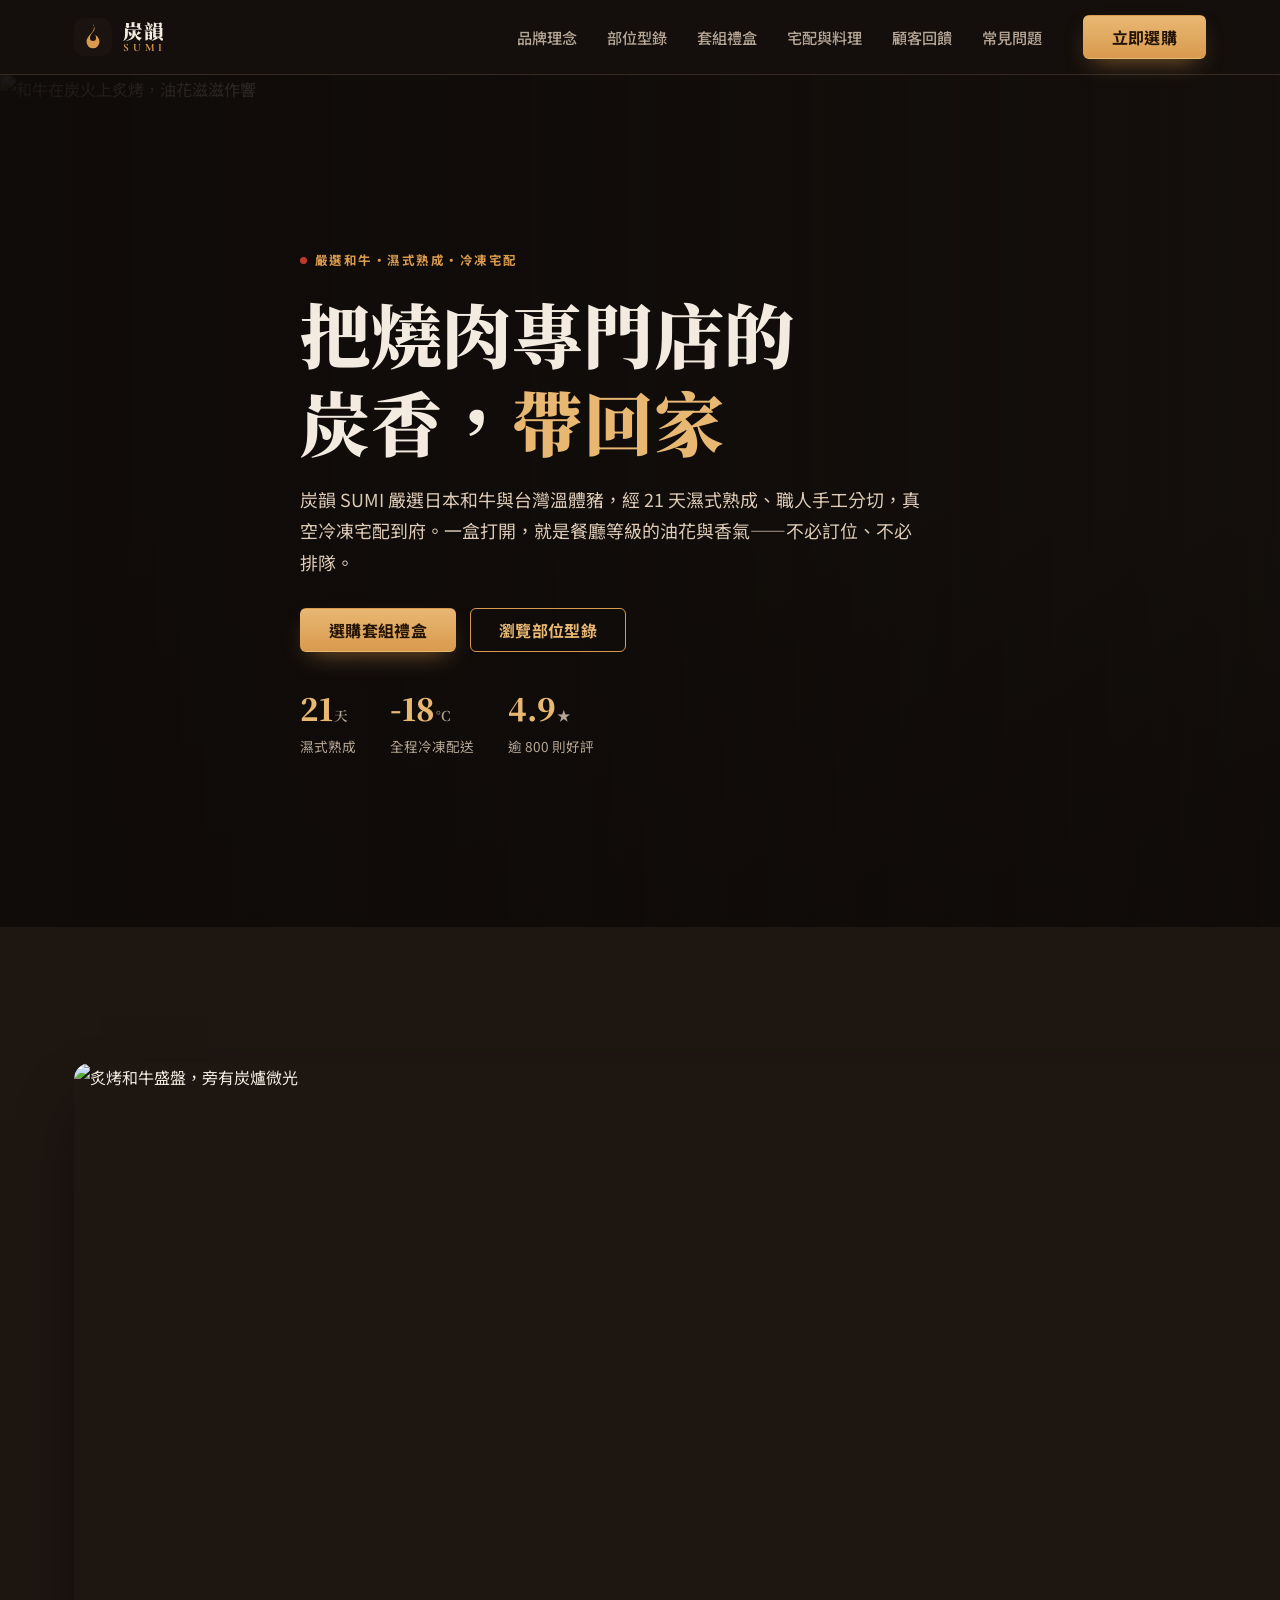
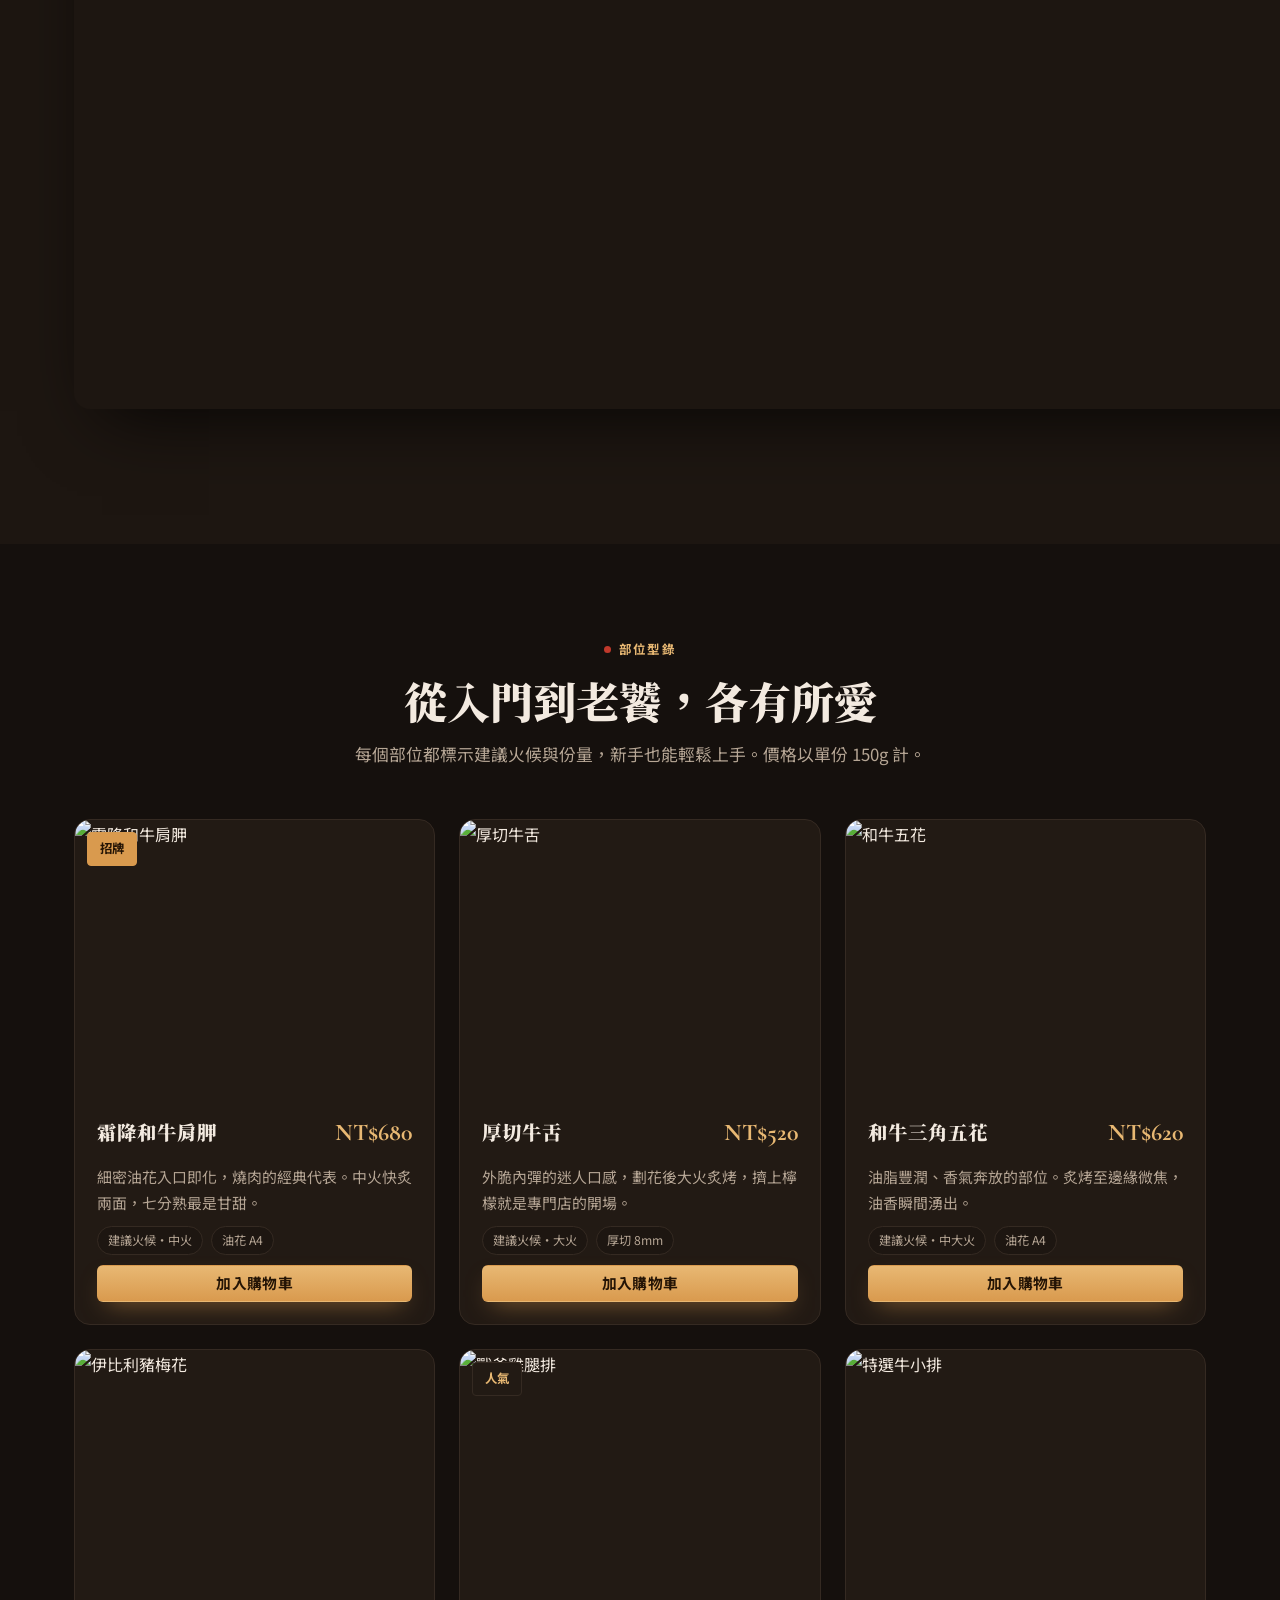
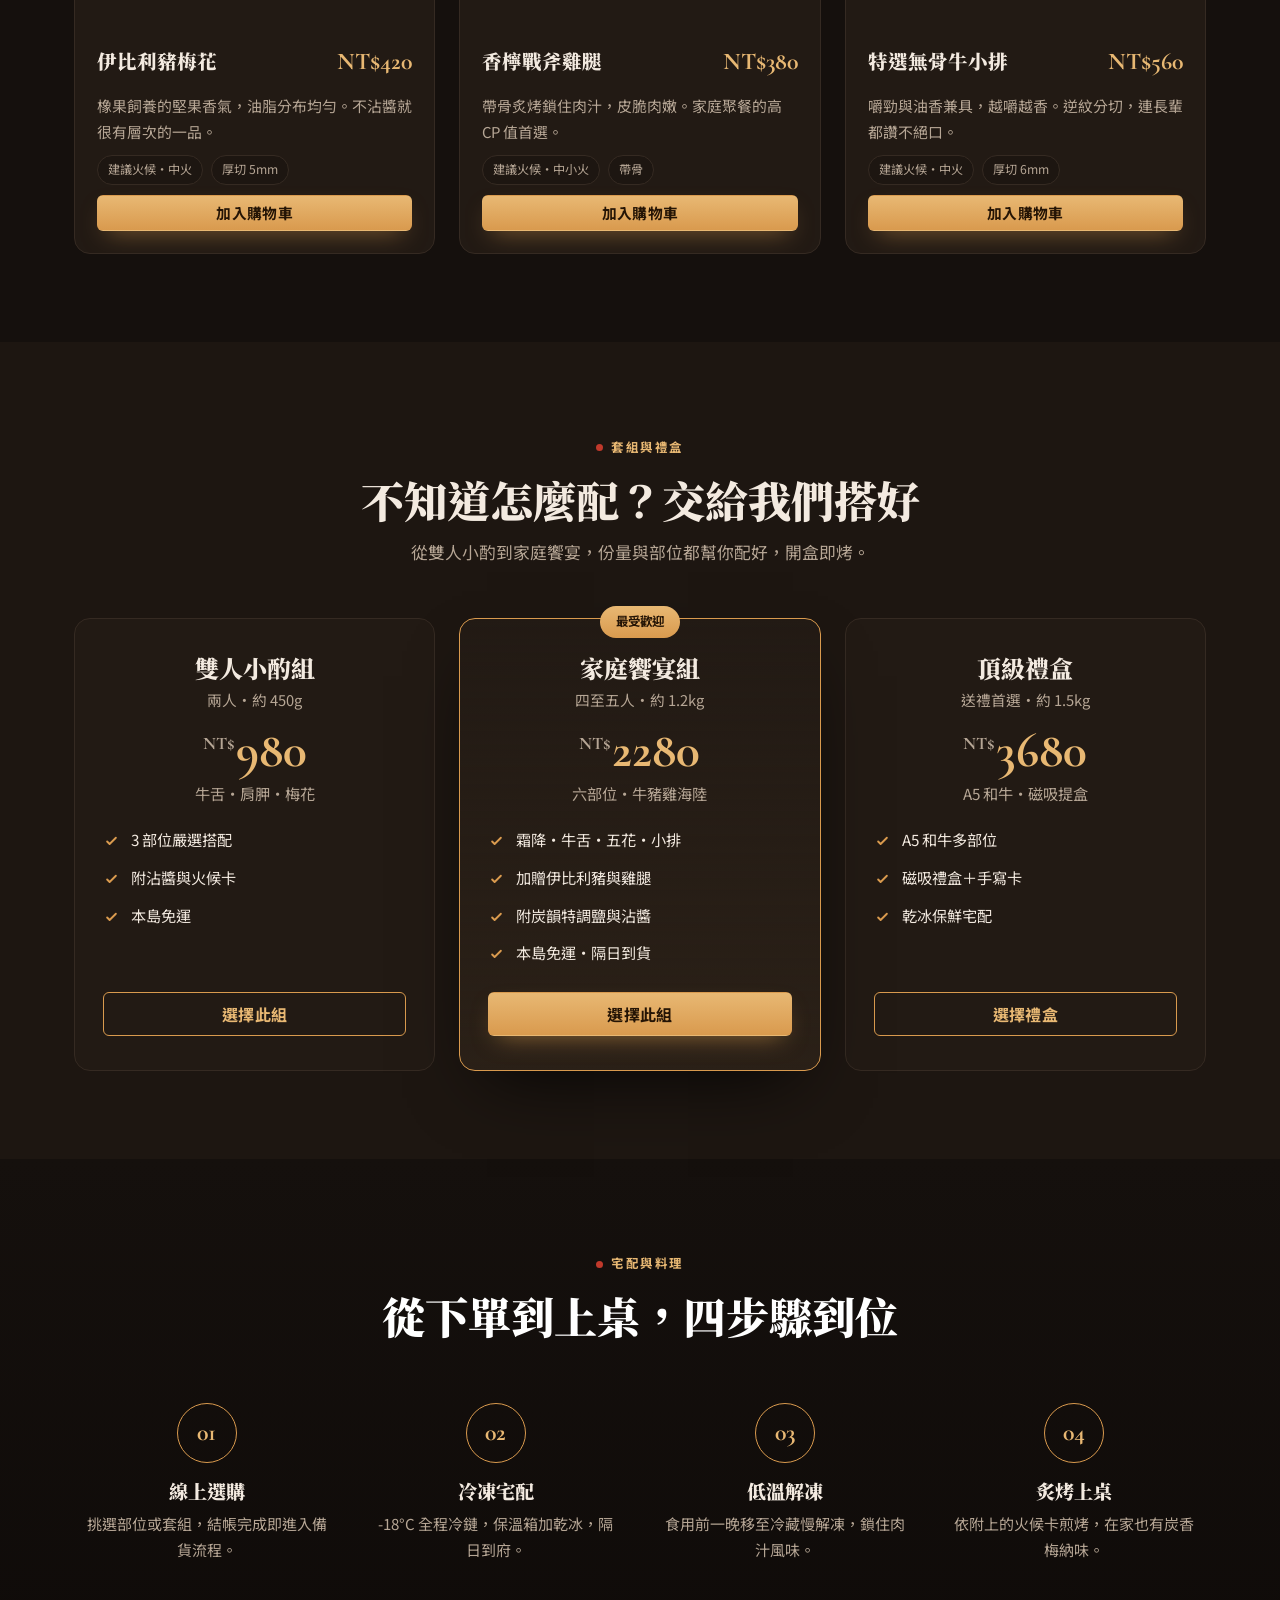
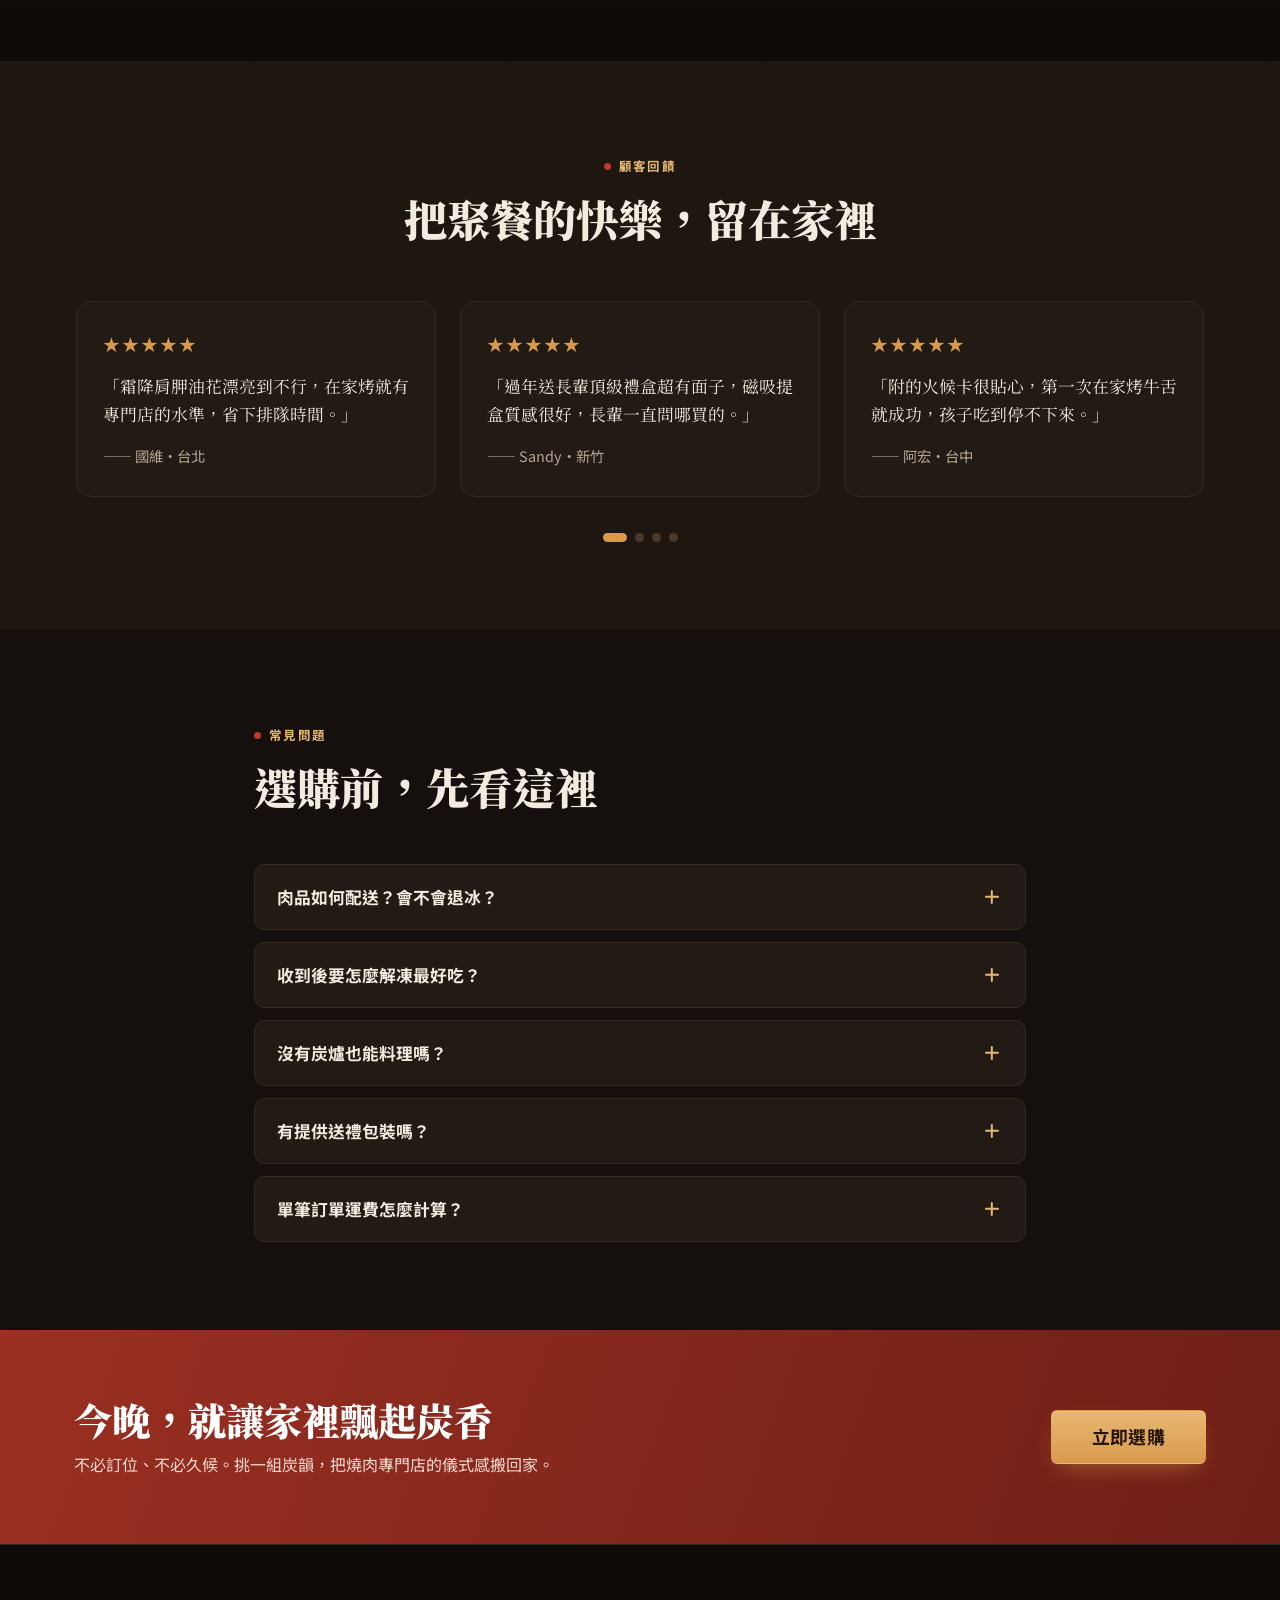
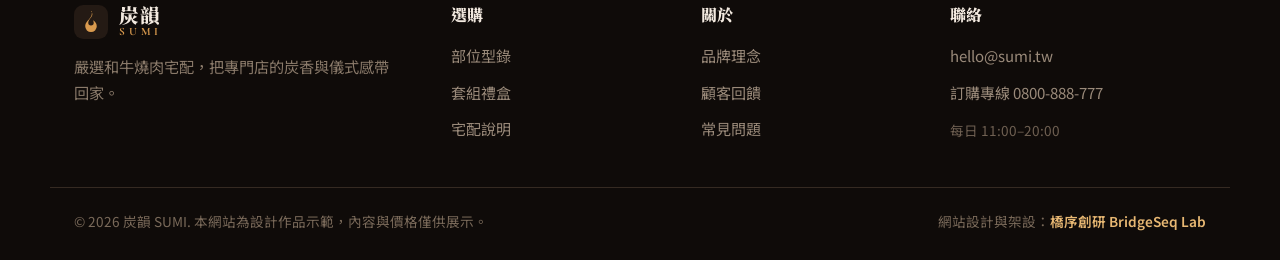
==== index.html @ c07acdae "deploy sumi-yakiniku landing page (text assets)" ====
<!DOCTYPE html>
<html lang="zh-Hant">
<head>
<meta charset="UTF-8">
<meta name="viewport" content="width=device-width, initial-scale=1">
<title>炭韻 SUMI｜和牛燒肉宅配・在家也有專門店的炭香</title>
<meta name="description" content="炭韻 SUMI 嚴選日本和牛與台灣溫體豬，濕式熟成、職人分切、真空冷凍宅配到府。從厚切牛舌到霜降肩胛，在家就能複刻燒肉專門店的炭火香。禮盒與套組任選。">
<meta name="keywords" content="和牛宅配,燒肉宅配,和牛禮盒,燒肉組合,厚切牛舌,霜降牛,冷凍宅配,在家燒肉,熟成牛肉">
<link rel="canonical" href="https://izzo24.github.io/sumi-yakiniku/">
<meta property="og:type" content="website">
<meta property="og:locale" content="zh_TW">
<meta property="og:site_name" content="炭韻 SUMI">
<meta property="og:title" content="炭韻 SUMI｜和牛燒肉宅配・在家也有專門店的炭香">
<meta property="og:description" content="嚴選和牛、濕式熟成、職人分切，真空冷凍宅配到府。在家複刻燒肉專門店的炭火香。">
<meta property="og:url" content="https://izzo24.github.io/sumi-yakiniku/">
<meta property="og:image" content="https://izzo24.github.io/sumi-yakiniku/images/hero.webp">
<meta name="twitter:card" content="summary_large_image">
<meta name="theme-color" content="#1a1310">
<link rel="icon" href="data:image/svg+xml,%3Csvg xmlns='http://www.w3.org/2000/svg' viewBox='0 0 32 32'%3E%3Crect width='32' height='32' rx='8' fill='%231a1310'/%3E%3Cpath d='M16 5c2.5 3 1 5.2-.2 6.6C14 13.6 13 15 13 17a3 3 0 006 0c0-1-.3-1.9-.8-2.7 2.2 1 3.8 3.2 3.8 5.9a6 6 0 11-12 0c0-4.6 4.4-6.6 6-10.2.4-.9.7-2.6 0-5z' fill='%23d99a4e'/%3E%3C/svg%3E">
<link rel="preconnect" href="https://fonts.googleapis.com">
<link rel="preconnect" href="https://fonts.gstatic.com" crossorigin>
<link href="https://fonts.googleapis.com/css2?family=Cormorant+Garamond:wght@500;600;700&family=Noto+Serif+TC:wght@500;600;700;900&family=Noto+Sans+TC:wght@400;500;700&display=swap" rel="stylesheet">
<link rel="stylesheet" href="./assets/style.css">
<script type="application/ld+json">
{
  "@context":"https://schema.org",
  "@graph":[
    {"@type":"Organization","@id":"https://izzo24.github.io/sumi-yakiniku/#org","name":"炭韻 SUMI","url":"https://izzo24.github.io/sumi-yakiniku/","logo":"https://izzo24.github.io/sumi-yakiniku/images/hero.webp","description":"嚴選和牛與溫體豬的燒肉食材宅配品牌，濕式熟成、職人分切、冷凍宅配。","areaServed":"TW"},
    {"@type":"WebSite","@id":"https://izzo24.github.io/sumi-yakiniku/#web","url":"https://izzo24.github.io/sumi-yakiniku/","name":"炭韻 SUMI","inLanguage":"zh-Hant","publisher":{"@id":"https://izzo24.github.io/sumi-yakiniku/#org"}},
    {"@type":"Product","name":"炭韻和牛燒肉宅配組合","image":"https://izzo24.github.io/sumi-yakiniku/images/cuts.webp","description":"嚴選日本和牛與台灣溫體豬，濕式熟成、職人分切，真空冷凍宅配到府。","brand":{"@id":"https://izzo24.github.io/sumi-yakiniku/#org"},"offers":{"@type":"AggregateOffer","priceCurrency":"TWD","lowPrice":"380","highPrice":"3680","offerCount":"6","availability":"https://schema.org/InStock"},"aggregateRating":{"@type":"AggregateRating","ratingValue":"4.9","reviewCount":"864"}},
    {"@type":"FAQPage","mainEntity":[
      {"@type":"Question","name":"肉品如何配送？會不會退冰？","acceptedAnswer":{"@type":"Answer","text":"全程 -18°C 冷凍宅配，使用保溫箱與乾冰確保到府時仍維持冷凍狀態，全台本島隔日到貨。"}},
      {"@type":"Question","name":"收到後要怎麼解凍最好吃？","acceptedAnswer":{"@type":"Answer","text":"建議食用前一晚移至冷藏室低溫慢解凍 8–12 小時，可最大程度保留肉汁與風味，避免室溫退冰。"}},
      {"@type":"Question","name":"沒有炭爐也能料理嗎？","acceptedAnswer":{"@type":"Answer","text":"可以。鑄鐵盤、氣炸鍋或平底鍋皆可，每份附職人火候建議卡，在家也能煎出漂亮的梅納香氣。"}},
      {"@type":"Question","name":"有提供送禮包裝嗎？","acceptedAnswer":{"@type":"Answer","text":"禮盒系列採用磁吸提盒與乾冰保鮮，附手寫卡服務，適合中秋、過年與商務送禮。"}}
    ]},
    {"@type":"BreadcrumbList","itemListElement":[
      {"@type":"ListItem","position":1,"name":"首頁","item":"https://izzo24.github.io/sumi-yakiniku/"},
      {"@type":"ListItem","position":2,"name":"部位型錄","item":"https://izzo24.github.io/sumi-yakiniku/#cuts"},
      {"@type":"ListItem","position":3,"name":"套組禮盒","item":"https://izzo24.github.io/sumi-yakiniku/#sets"}
    ]}
  ]
}
</script>
</head>
<body>
<a class="skip" href="#main">跳至主要內容</a>

<header class="nav" id="top">
  <div class="wrap nav__in">
    <a class="brand" href="#top" aria-label="炭韻 SUMI 首頁">
      <svg class="brand__mk" viewBox="0 0 40 40" width="38" height="38" aria-hidden="true"><rect width="40" height="40" rx="11" fill="#1a1310"/><path d="M20 7c3 3.6 1.2 6.3-.3 8C18 17 16.8 18.7 16.8 21a3.2 3.2 0 006.4 0c0-1.1-.3-2.1-.9-3 2.6 1.2 4.5 3.9 4.5 7.1a6.8 6.8 0 11-13.6 0c0-5.5 5.2-7.9 7.1-12.2.5-1.1.9-3.1.7-5.9z" fill="#d99a4e"/></svg>
      <span class="brand__tx"><b>炭韻</b><i>SUMI</i></span>
    </a>
    <nav class="menu" id="menu" aria-label="主選單">
      <a href="#story">品牌理念</a>
      <a href="#cuts">部位型錄</a>
      <a href="#sets">套組禮盒</a>
      <a href="#how">宅配與料理</a>
      <a href="#reviews">顧客回饋</a>
      <a href="#faq">常見問題</a>
    </nav>
    <a class="btn btn--cta nav__cta" href="#sets">立即選購</a>
    <button class="burger" id="burger" aria-label="開啟選單" aria-expanded="false" aria-controls="menu"><span></span><span></span><span></span></button>
  </div>
</header>

<main id="main">

  <section class="hero">
    <div class="hero__bg"><img src="./images/hero.webp" alt="和牛在炭火上炙烤，油花滋滋作響" width="1376" height="768" fetchpriority="high"></div>
    <div class="wrap hero__in">
      <span class="eyebrow"><span class="dot"></span>嚴選和牛・濕式熟成・冷凍宅配</span>
      <h1>把燒肉專門店的<br>炭香，<span class="hl">帶回家</span></h1>
      <p class="lede">炭韻 SUMI 嚴選日本和牛與台灣溫體豬，經 21 天濕式熟成、職人手工分切，真空冷凍宅配到府。一盒打開，就是餐廳等級的油花與香氣——不必訂位、不必排隊。</p>
      <div class="hero__cta">
        <a class="btn btn--cta" href="#sets">選購套組禮盒</a>
        <a class="btn btn--ghost" href="#cuts">瀏覽部位型錄</a>
      </div>
      <ul class="trust">
        <li><strong>21<i>天</i></strong><span>濕式熟成</span></li>
        <li><strong>-18<i>°C</i></strong><span>全程冷凍配送</span></li>
        <li><strong>4.9<i>★</i></strong><span>逾 800 則好評</span></li>
      </ul>
    </div>
  </section>

  <section class="story" id="story">
    <div class="wrap story__in">
      <div class="story__media">
        <img src="./images/plated.webp" alt="炙烤和牛盛盤，旁有炭爐微光" width="1376" height="768" loading="lazy">
      </div>
      <div class="story__copy">
        <span class="eyebrow eyebrow--gold"><span class="dot"></span>品牌理念</span>
        <h2>一塊好肉，值得被慎重對待</h2>
        <p>我們相信燒肉的靈魂，從選肉的那一刻就開始。炭韻只與信任的牧場與肉商合作，堅持單一部位分切、看得見的油花等級，並以濕式熟成喚出肉的甘甜。</p>
        <p>從職人的刀工到冷鏈的每一度溫度，我們把專門店後場的講究，完整封進每一個送到你家的真空袋裡。</p>
        <div class="story__marks">
          <div><b>產地直送</b><span>合作牧場單一來源</span></div>
          <div><b>職人分切</b><span>逆紋手切・厚度講究</span></div>
          <div><b>低溫冷鏈</b><span>產線到府不斷鏈</span></div>
        </div>
      </div>
    </div>
  </section>

  <section class="cuts" id="cuts">
    <div class="wrap">
      <header class="sec-head">
        <span class="eyebrow eyebrow--gold eyebrow--c"><span class="dot"></span>部位型錄</span>
        <h2>從入門到老饕，各有所愛</h2>
        <p>每個部位都標示建議火候與份量，新手也能輕鬆上手。價格以單份 150g 計。</p>
      </header>
      <div class="grid grid--3 cut-grid">
        <article class="card cut">
          <div class="cut__img"><img src="./images/cuts.webp" alt="霜降和牛肩胛" width="600" height="450" loading="lazy"><span class="tag tag--gold">招牌</span></div>
          <div class="cut__body">
            <div class="cut__top"><h3>霜降和牛肩胛</h3><span class="price">NT$680</span></div>
            <p>細密油花入口即化，燒肉的經典代表。中火快炙兩面，七分熟最是甘甜。</p>
            <ul class="chips"><li>建議火候・中火</li><li>油花 A4</li></ul>
            <button class="btn btn--cta btn--sm add" data-name="霜降和牛肩胛">加入購物車</button>
          </div>
        </article>
        <article class="card cut">
          <div class="cut__img"><img src="./images/plated.webp" alt="厚切牛舌" width="600" height="450" loading="lazy"></div>
          <div class="cut__body">
            <div class="cut__top"><h3>厚切牛舌</h3><span class="price">NT$520</span></div>
            <p>外脆內彈的迷人口感，劃花後大火炙烤，擠上檸檬就是專門店的開場。</p>
            <ul class="chips"><li>建議火候・大火</li><li>厚切 8mm</li></ul>
            <button class="btn btn--cta btn--sm add" data-name="厚切牛舌">加入購物車</button>
          </div>
        </article>
        <article class="card cut">
          <div class="cut__img"><img src="./images/giftbox.webp" alt="和牛五花" width="600" height="450" loading="lazy"></div>
          <div class="cut__body">
            <div class="cut__top"><h3>和牛三角五花</h3><span class="price">NT$620</span></div>
            <p>油脂豐潤、香氣奔放的部位。炙烤至邊緣微焦，油香瞬間湧出。</p>
            <ul class="chips"><li>建議火候・中大火</li><li>油花 A4</li></ul>
            <button class="btn btn--cta btn--sm add" data-name="和牛三角五花">加入購物車</button>
          </div>
        </article>
        <article class="card cut">
          <div class="cut__img"><img src="./images/cuts.webp" alt="伊比利豬梅花" width="600" height="450" loading="lazy"></div>
          <div class="cut__body">
            <div class="cut__top"><h3>伊比利豬梅花</h3><span class="price">NT$420</span></div>
            <p>橡果飼養的堅果香氣，油脂分布均勻。不沾醬就很有層次的一品。</p>
            <ul class="chips"><li>建議火候・中火</li><li>厚切 5mm</li></ul>
            <button class="btn btn--cta btn--sm add" data-name="伊比利豬梅花">加入購物車</button>
          </div>
        </article>
        <article class="card cut">
          <div class="cut__img"><img src="./images/plated.webp" alt="戰斧雞腿排" width="600" height="450" loading="lazy"><span class="tag">人氣</span></div>
          <div class="cut__body">
            <div class="cut__top"><h3>香檸戰斧雞腿</h3><span class="price">NT$380</span></div>
            <p>帶骨炙烤鎖住肉汁，皮脆肉嫩。家庭聚餐的高 CP 值首選。</p>
            <ul class="chips"><li>建議火候・中小火</li><li>帶骨</li></ul>
            <button class="btn btn--cta btn--sm add" data-name="香檸戰斧雞腿">加入購物車</button>
          </div>
        </article>
        <article class="card cut">
          <div class="cut__img"><img src="./images/cuts.webp" alt="特選牛小排" width="600" height="450" loading="lazy"></div>
          <div class="cut__body">
            <div class="cut__top"><h3>特選無骨牛小排</h3><span class="price">NT$560</span></div>
            <p>嚼勁與油香兼具，越嚼越香。逆紋分切，連長輩都讚不絕口。</p>
            <ul class="chips"><li>建議火候・中火</li><li>厚切 6mm</li></ul>
            <button class="btn btn--cta btn--sm add" data-name="特選無骨牛小排">加入購物車</button>
          </div>
        </article>
      </div>
    </div>
  </section>

  <section class="sets" id="sets">
    <div class="wrap">
      <header class="sec-head">
        <span class="eyebrow eyebrow--gold eyebrow--c"><span class="dot"></span>套組與禮盒</span>
        <h2>不知道怎麼配？交給我們搭好</h2>
        <p>從雙人小酌到家庭饗宴，份量與部位都幫你配好，開盒即烤。</p>
      </header>
      <div class="grid grid--3 plan-grid">
        <article class="card plan">
          <h3>雙人小酌組</h3>
          <p class="plan__sub">兩人・約 450g</p>
          <div class="plan__price"><span>NT$</span>980</div>
          <p class="plan__note">牛舌・肩胛・梅花</p>
          <ul class="ticks"><li>3 部位嚴選搭配</li><li>附沾醬與火候卡</li><li>本島免運</li></ul>
          <button class="btn btn--ghost btn--block add" data-name="雙人小酌組">選擇此組</button>
        </article>
        <article class="card plan plan--featured">
          <span class="plan__flag">最受歡迎</span>
          <h3>家庭饗宴組</h3>
          <p class="plan__sub">四至五人・約 1.2kg</p>
          <div class="plan__price"><span>NT$</span>2280</div>
          <p class="plan__note">六部位・牛豬雞海陸</p>
          <ul class="ticks"><li>霜降・牛舌・五花・小排</li><li>加贈伊比利豬與雞腿</li><li>附炭韻特調鹽與沾醬</li><li>本島免運・隔日到貨</li></ul>
          <button class="btn btn--cta btn--block add" data-name="家庭饗宴組">選擇此組</button>
        </article>
        <article class="card plan">
          <h3>頂級禮盒</h3>
          <p class="plan__sub">送禮首選・約 1.5kg</p>
          <div class="plan__price"><span>NT$</span>3680</div>
          <p class="plan__note">A5 和牛・磁吸提盒</p>
          <ul class="ticks"><li>A5 和牛多部位</li><li>磁吸禮盒＋手寫卡</li><li>乾冰保鮮宅配</li></ul>
          <button class="btn btn--ghost btn--block add" data-name="頂級禮盒">選擇禮盒</button>
        </article>
      </div>
    </div>
  </section>

  <section class="how" id="how">
    <div class="wrap">
      <header class="sec-head sec-head--light">
        <span class="eyebrow eyebrow--gold eyebrow--c"><span class="dot"></span>宅配與料理</span>
        <h2>從下單到上桌，四步驟到位</h2>
      </header>
      <div class="grid grid--4 flow">
        <div class="flow__step"><span class="flow__n">01</span><h3>線上選購</h3><p>挑選部位或套組，結帳完成即進入備貨流程。</p></div>
        <div class="flow__step"><span class="flow__n">02</span><h3>冷凍宅配</h3><p>-18°C 全程冷鏈，保溫箱加乾冰，隔日到府。</p></div>
        <div class="flow__step"><span class="flow__n">03</span><h3>低溫解凍</h3><p>食用前一晚移至冷藏慢解凍，鎖住肉汁風味。</p></div>
        <div class="flow__step"><span class="flow__n">04</span><h3>炙烤上桌</h3><p>依附上的火候卡煎烤，在家也有炭香梅納味。</p></div>
      </div>
    </div>
  </section>

  <section class="reviews" id="reviews">
    <div class="wrap">
      <header class="sec-head">
        <span class="eyebrow eyebrow--gold eyebrow--c"><span class="dot"></span>顧客回饋</span>
        <h2>把聚餐的快樂，留在家裡</h2>
      </header>
      <div class="rev-track" id="revTrack">
        <figure class="card rev"><div class="stars">★★★★★</div><blockquote>「霜降肩胛油花漂亮到不行，在家烤就有專門店的水準，省下排隊時間。」</blockquote><figcaption>—— 國維・台北</figcaption></figure>
        <figure class="card rev"><div class="stars">★★★★★</div><blockquote>「過年送長輩頂級禮盒超有面子，磁吸提盒質感很好，長輩一直問哪買的。」</blockquote><figcaption>—— Sandy・新竹</figcaption></figure>
        <figure class="card rev"><div class="stars">★★★★★</div><blockquote>「附的火候卡很貼心，第一次在家烤牛舌就成功，孩子吃到停不下來。」</blockquote><figcaption>—— 阿宏・台中</figcaption></figure>
        <figure class="card rev"><div class="stars">★★★★☆</div><blockquote>「冷凍宅配很扎實，乾冰到貨還很冰。希望多出一些海鮮部位。」</blockquote><figcaption>—— Ariel・高雄</figcaption></figure>
      </div>
      <div class="rev-dots" id="revDots" aria-hidden="true"></div>
    </div>
  </section>

  <section class="faq" id="faq">
    <div class="wrap faq__in">
      <header class="sec-head sec-head--left">
        <span class="eyebrow eyebrow--gold"><span class="dot"></span>常見問題</span>
        <h2>選購前，先看這裡</h2>
      </header>
      <div class="acc" id="acc">
        <div class="acc__item"><button class="acc__q" aria-expanded="false">肉品如何配送？會不會退冰？<span class="acc__ic" aria-hidden="true"></span></button><div class="acc__a"><p>全程 -18°C 冷凍宅配，使用保溫箱與乾冰確保到府時仍維持冷凍狀態，全台本島隔日到貨。</p></div></div>
        <div class="acc__item"><button class="acc__q" aria-expanded="false">收到後要怎麼解凍最好吃？<span class="acc__ic" aria-hidden="true"></span></button><div class="acc__a"><p>建議食用前一晚移至冷藏室低溫慢解凍 8–12 小時，可最大程度保留肉汁與風味，避免直接室溫退冰。</p></div></div>
        <div class="acc__item"><button class="acc__q" aria-expanded="false">沒有炭爐也能料理嗎？<span class="acc__ic" aria-hidden="true"></span></button><div class="acc__a"><p>可以。鑄鐵盤、氣炸鍋或平底鍋皆可，每份附職人火候建議卡，在家也能煎出漂亮的梅納香氣。</p></div></div>
        <div class="acc__item"><button class="acc__q" aria-expanded="false">有提供送禮包裝嗎？<span class="acc__ic" aria-hidden="true"></span></button><div class="acc__a"><p>禮盒系列採用磁吸提盒與乾冰保鮮，並附手寫卡服務，適合中秋、過年與商務送禮。</p></div></div>
        <div class="acc__item"><button class="acc__q" aria-expanded="false">單筆訂單運費怎麼計算？<span class="acc__ic" aria-hidden="true"></span></button><div class="acc__a"><p>全台本島單筆滿 NT$1,500 免冷凍運費，未滿酌收 NT$180；外島地區請來訊確認配送方式。</p></div></div>
      </div>
    </div>
  </section>

  <section class="cta-band">
    <div class="wrap cta-band__in">
      <div>
        <h2>今晚，就讓家裡飄起炭香</h2>
        <p>不必訂位、不必久候。挑一組炭韻，把燒肉專門店的儀式感搬回家。</p>
      </div>
      <a class="btn btn--cta btn--lg" href="#sets">立即選購</a>
    </div>
  </section>

</main>

<footer class="foot">
  <div class="wrap foot__in">
    <div class="foot__brand">
      <a class="brand brand--foot" href="#top" aria-label="炭韻 SUMI">
        <svg class="brand__mk" viewBox="0 0 40 40" width="34" height="34" aria-hidden="true"><rect width="40" height="40" rx="11" fill="#241a14"/><path d="M20 7c3 3.6 1.2 6.3-.3 8C18 17 16.8 18.7 16.8 21a3.2 3.2 0 006.4 0c0-1.1-.3-2.1-.9-3 2.6 1.2 4.5 3.9 4.5 7.1a6.8 6.8 0 11-13.6 0c0-5.5 5.2-7.9 7.1-12.2.5-1.1.9-3.1.7-5.9z" fill="#d99a4e"/></svg>
        <span class="brand__tx"><b>炭韻</b><i>SUMI</i></span>
      </a>
      <p>嚴選和牛燒肉宅配，把專門店的炭香與儀式感帶回家。</p>
    </div>
    <nav class="foot__col" aria-label="選購"><h4>選購</h4><a href="#cuts">部位型錄</a><a href="#sets">套組禮盒</a><a href="#how">宅配說明</a></nav>
    <nav class="foot__col" aria-label="關於"><h4>關於</h4><a href="#story">品牌理念</a><a href="#reviews">顧客回饋</a><a href="#faq">常見問題</a></nav>
    <div class="foot__col"><h4>聯絡</h4><a href="mailto:hello@sumi.tw">hello@sumi.tw</a><a href="tel:0800888777">訂購專線 0800-888-777</a><p class="foot__hours">每日 11:00–20:00</p></div>
  </div>
  <div class="wrap foot__btm">
    <small>© 2026 炭韻 SUMI. 本網站為設計作品示範，內容與價格僅供展示。</small>
    <small class="foot__credit">網站設計與架設：<a href="https://bridgeseqlab.com" target="_blank" rel="noopener">橋序創研 BridgeSeq Lab</a></small>
  </div>
</footer>

<button class="totop" id="totop" aria-label="回到頂端"><svg viewBox="0 0 24 24" width="22" height="22" aria-hidden="true"><path d="M12 19V6M6 12l6-6 6 6" fill="none" stroke="currentColor" stroke-width="2.2" stroke-linecap="round" stroke-linejoin="round"/></svg></button>
<div class="toast" id="toast" role="status" aria-live="polite"></div>
<script src="./assets/app.js" defer></script>
</body>
</html>
---- assets/style.css ----
:root{
  --bg:#15100d; --bg-2:#1d1611; --panel:#221a14; --ink:#f3eae0; --ink-2:#b6a695;
  --gold:#d99a4e; --gold-2:#e8b873; --red:#9a2f22; --red-2:#c0392b; --line:#352a22;
  --r:16px; --r-sm:11px; --maxw:1180px;
  --shadow:0 14px 36px -16px rgba(0,0,0,.7); --shadow-lg:0 30px 70px -28px rgba(0,0,0,.85);
  --serif:"Noto Serif TC",serif; --cor:"Cormorant Garamond",serif; --tc:"Noto Sans TC",system-ui,sans-serif;
}
*{box-sizing:border-box;margin:0;padding:0}
html{scroll-behavior:smooth;-webkit-text-size-adjust:100%}
body{font-family:var(--tc);color:var(--ink);background:var(--bg);line-height:1.75;overflow-x:hidden}
img{max-width:100%;height:auto;display:block}
a{color:inherit;text-decoration:none}
h1,h2,h3,h4{line-height:1.24;text-wrap:balance;font-family:var(--serif);font-weight:900}
p{text-wrap:pretty}
.wrap{width:100%;max-width:var(--maxw);margin:0 auto;padding:0 24px}
.skip{position:absolute;left:-999px;top:0;background:var(--gold);color:#1a120c;padding:10px 16px;border-radius:0 0 10px 0;z-index:200}
.skip:focus{left:0}

.btn{display:inline-flex;align-items:center;justify-content:center;gap:8px;font-family:var(--tc);font-weight:700;font-size:1rem;padding:13px 28px;border-radius:6px;border:1.5px solid transparent;cursor:pointer;transition:.22s ease;white-space:nowrap;line-height:1;letter-spacing:.02em}
.btn--cta{background:linear-gradient(180deg,var(--gold-2),var(--gold));color:#241405;box-shadow:0 10px 24px -10px rgba(217,154,78,.6)}
.btn--cta:hover{filter:brightness(1.08);transform:translateY(-2px)}
.btn--ghost{background:transparent;color:var(--gold-2);border-color:var(--gold)}
.btn--ghost:hover{background:var(--gold);color:#241405}
.btn--sm{padding:10px 18px;font-size:.92rem}
.btn--lg{padding:17px 40px;font-size:1.12rem}
.btn--block{width:100%}

.eyebrow{display:inline-flex;align-items:center;gap:8px;font-family:var(--tc);font-weight:700;font-size:.78rem;letter-spacing:.2em;text-transform:uppercase;color:var(--gold)}
.eyebrow .dot{width:7px;height:7px;border-radius:50%;background:var(--red-2);display:inline-block}
.eyebrow--gold{color:var(--gold-2)}
.eyebrow--c{justify-content:center}
.sec-head{max-width:680px;margin:0 auto 50px;text-align:center}
.sec-head--left{text-align:left;margin-left:0}
.sec-head h2{font-size:clamp(1.8rem,3.8vw,2.7rem);margin:14px 0 12px}
.sec-head p{color:var(--ink-2);font-size:1.05rem}
.sec-head--light h2{color:#fff}

.nav{position:sticky;top:0;z-index:100;background:rgba(21,16,13,.82);backdrop-filter:blur(12px);border-bottom:1px solid var(--line)}
.nav__in{display:flex;align-items:center;gap:20px;height:74px}
.brand{display:flex;align-items:center;gap:11px}
.brand__tx{display:flex;flex-direction:column;line-height:1.05}
.brand__tx b{font-family:var(--serif);font-size:1.24rem;font-weight:900;letter-spacing:.06em;color:var(--ink)}
.brand__tx i{font-family:var(--cor);font-style:normal;font-weight:700;font-size:.7rem;letter-spacing:.34em;color:var(--gold)}
.menu{display:flex;gap:4px;margin-left:auto}
.menu a{font-size:.95rem;font-weight:500;color:var(--ink-2);padding:8px 13px;border-radius:6px;transition:.18s}
.menu a:hover{color:var(--gold-2);background:rgba(217,154,78,.08)}
.nav__cta{margin-left:8px}
.burger{display:none;flex-direction:column;gap:5px;width:46px;height:46px;border:1px solid var(--line);border-radius:10px;background:var(--panel);cursor:pointer;align-items:center;justify-content:center;margin-left:auto}
.burger span{width:22px;height:2.4px;background:var(--gold-2);border-radius:2px;transition:.25s}
.burger[aria-expanded="true"] span:nth-child(1){transform:translateY(7.4px) rotate(45deg)}
.burger[aria-expanded="true"] span:nth-child(2){opacity:0}
.burger[aria-expanded="true"] span:nth-child(3){transform:translateY(-7.4px) rotate(-45deg)}

section{padding:88px 0}

/* hero */
.hero{position:relative;min-height:88vh;display:flex;align-items:center;overflow:hidden}
.hero__bg{position:absolute;inset:0;z-index:0}
.hero__bg img{width:100%;height:100%;object-fit:cover}
.hero::after{content:"";position:absolute;inset:0;z-index:1;background:linear-gradient(90deg,rgba(15,11,9,.95) 0%,rgba(15,11,9,.78) 42%,rgba(15,11,9,.28) 100%),linear-gradient(0deg,rgba(15,11,9,.9),rgba(15,11,9,0) 50%)}
.hero__in{position:relative;z-index:2;padding:80px 0;max-width:680px}
.hero h1{font-size:clamp(2.6rem,6.2vw,4.4rem);margin:18px 0 20px;letter-spacing:.01em}
.hero h1 .hl{color:var(--gold-2)}
.lede{font-size:1.12rem;color:#dccab6;max-width:36em}
.hero__cta{display:flex;gap:14px;margin:30px 0 30px;flex-wrap:wrap}
.trust{list-style:none;display:flex;gap:34px;flex-wrap:wrap}
.trust li{display:flex;flex-direction:column}
.trust strong{font-family:var(--serif);font-size:1.9rem;font-weight:900;color:var(--gold-2)}
.trust strong i{font-style:normal;font-size:.85rem;font-weight:600;color:var(--ink-2);margin-left:1px}
.trust span{font-size:.85rem;color:var(--ink-2)}

.card{background:var(--panel);border:1px solid var(--line);border-radius:var(--r)}
.grid{display:grid;gap:24px}
.grid--4{grid-template-columns:repeat(4,1fr)}
.grid--3{grid-template-columns:repeat(3,1fr)}

/* story */
.story{background:var(--bg-2)}
.story__in{display:grid;grid-template-columns:1fr 1fr;gap:54px;align-items:center}
.story__media img{border-radius:var(--r);aspect-ratio:16/11;object-fit:cover;box-shadow:var(--shadow-lg)}
.story__copy h2{font-size:clamp(1.8rem,3.6vw,2.6rem);margin:14px 0 16px}
.story__copy p{color:var(--ink-2);margin-bottom:14px}
.story__marks{display:flex;gap:14px;flex-wrap:wrap;margin-top:24px}
.story__marks div{background:var(--panel);border:1px solid var(--line);border-radius:var(--r-sm);padding:14px 16px;flex:1;min-width:140px}
.story__marks b{display:block;color:var(--gold-2);font-family:var(--serif);font-size:1.05rem}
.story__marks span{font-size:.84rem;color:var(--ink-2)}

/* cuts */
.cuts{background:var(--bg)}
.cut{overflow:hidden;display:flex;flex-direction:column;transition:.25s}
.cut:hover{transform:translateY(-4px);box-shadow:var(--shadow-lg);border-color:rgba(217,154,78,.4)}
.cut__img{position:relative;aspect-ratio:4/3;overflow:hidden}
.cut__img img{width:100%;height:100%;object-fit:cover;transition:.5s}
.cut:hover .cut__img img{transform:scale(1.06)}
.tag{position:absolute;top:12px;left:12px;background:var(--panel);color:var(--gold-2);font-size:.78rem;font-weight:700;padding:5px 12px;border-radius:4px;border:1px solid var(--line)}
.tag--gold{background:var(--gold);color:#241405;border-color:var(--gold)}
.cut__body{padding:22px;display:flex;flex-direction:column;gap:10px;flex:1}
.cut__top{display:flex;justify-content:space-between;align-items:baseline;gap:12px}
.cut__top h3{font-size:1.22rem}
.price{font-family:var(--cor);font-size:1.5rem;font-weight:700;color:var(--gold-2);white-space:nowrap}
.cut__body p{color:var(--ink-2);font-size:.93rem;flex:1}
.chips{list-style:none;display:flex;gap:8px;flex-wrap:wrap}
.chips li{font-size:.76rem;color:var(--ink-2);background:var(--bg-2);border:1px solid var(--line);padding:3px 10px;border-radius:999px}

/* sets / plans */
.sets{background:var(--bg-2)}
.plan{padding:34px 28px;text-align:center;position:relative;display:flex;flex-direction:column}
.plan h3{font-size:1.5rem;color:var(--ink)}
.plan__sub{color:var(--ink-2);font-size:.92rem;margin-top:4px}
.plan__price{font-family:var(--cor);font-size:3.1rem;font-weight:700;color:var(--gold-2);margin:14px 0 4px;line-height:1}
.plan__price span{font-size:1.1rem;vertical-align:super;color:var(--ink-2);margin-right:2px}
.plan__note{color:var(--ink-2);font-size:.95rem;margin-bottom:20px}
.ticks{list-style:none;text-align:left;display:flex;flex-direction:column;gap:11px;margin-bottom:26px;flex:1}
.ticks li{padding-left:28px;position:relative;font-size:.95rem;color:var(--ink)}
.ticks li::before{content:"";position:absolute;left:0;top:7px;width:17px;height:17px;border-radius:50%;background-image:url("data:image/svg+xml,%3Csvg xmlns='http://www.w3.org/2000/svg' viewBox='0 0 24 24'%3E%3Cpath d='M5 12l4 4 10-10' fill='none' stroke='%23d99a4e' stroke-width='3' stroke-linecap='round' stroke-linejoin='round'/%3E%3C/svg%3E");background-size:15px;background-repeat:no-repeat;background-position:center}
.plan--featured{border:1.5px solid var(--gold);transform:scale(1.04);box-shadow:var(--shadow-lg);background:linear-gradient(180deg,#2a201700,#2a2017),var(--panel);z-index:2}
.plan__flag{position:absolute;top:-13px;left:50%;transform:translateX(-50%);background:linear-gradient(180deg,var(--gold-2),var(--gold));color:#241405;font-size:.78rem;font-weight:700;padding:5px 16px;border-radius:999px;white-space:nowrap}

/* how / flow */
.how{background:linear-gradient(180deg,var(--bg),#0f0b09)}
.flow__step{text-align:center;padding:10px}
.flow__n{display:inline-flex;width:60px;height:60px;align-items:center;justify-content:center;font-family:var(--cor);font-size:1.5rem;font-weight:700;color:var(--gold-2);border:1.5px solid var(--gold);border-radius:50%;margin-bottom:16px}
.flow__step h3{font-size:1.2rem;margin-bottom:8px}
.flow__step p{color:var(--ink-2);font-size:.94rem}

/* reviews */
.reviews{background:var(--bg-2)}
.rev-track{display:flex;gap:24px;overflow-x:auto;scroll-snap-type:x mandatory;padding:6px 2px 18px;-webkit-overflow-scrolling:touch;scrollbar-width:none}
.rev-track::-webkit-scrollbar{display:none}
.rev{flex:0 0 360px;max-width:88vw;scroll-snap-align:center;padding:28px 26px}
.stars{color:var(--gold);letter-spacing:2px;font-size:1.05rem;margin-bottom:12px}
.rev blockquote{font-family:var(--serif);font-size:1.05rem;color:var(--ink);margin-bottom:14px;line-height:1.7}
.rev figcaption{color:var(--ink-2);font-size:.9rem}
.rev-dots{display:flex;gap:8px;justify-content:center;margin-top:18px}
.rev-dots button{width:9px;height:9px;border-radius:50%;border:none;background:#4a3a2c;cursor:pointer;transition:.2s;padding:0}
.rev-dots button[aria-current="true"]{background:var(--gold);width:24px;border-radius:999px}

/* faq */
.faq{background:var(--bg)}
.faq__in{max-width:820px;margin:0 auto}
.acc{margin-top:28px;display:flex;flex-direction:column;gap:12px}
.acc__item{border:1px solid var(--line);border-radius:var(--r-sm);overflow:hidden;background:var(--panel)}
.acc__q{width:100%;text-align:left;background:none;border:none;padding:20px 22px;font-family:var(--tc);font-size:1.05rem;font-weight:700;color:var(--ink);cursor:pointer;display:flex;justify-content:space-between;align-items:center;gap:16px}
.acc__ic{flex:none;width:22px;height:22px;position:relative}
.acc__ic::before,.acc__ic::after{content:"";position:absolute;background:var(--gold-2);border-radius:2px;left:50%;top:50%}
.acc__ic::before{width:14px;height:2.4px;transform:translate(-50%,-50%)}
.acc__ic::after{width:2.4px;height:14px;transform:translate(-50%,-50%);transition:.25s}
.acc__q[aria-expanded="true"] .acc__ic::after{transform:translate(-50%,-50%) rotate(90deg);opacity:0}
.acc__a{max-height:0;overflow:hidden;transition:max-height .3s ease}
.acc__a p{padding:0 22px 20px;color:var(--ink-2)}

/* cta band */
.cta-band{background:linear-gradient(110deg,var(--red),#6e1f16);color:#fff;padding:66px 0}
.cta-band__in{display:flex;align-items:center;justify-content:space-between;gap:30px;flex-wrap:wrap}
.cta-band h2{font-size:clamp(1.6rem,3.2vw,2.4rem);color:#fff}
.cta-band p{color:#f5d9cf;margin-top:6px;max-width:40em}
.cta-band .btn--cta{background:linear-gradient(180deg,var(--gold-2),var(--gold));color:#241405}

/* footer */
.foot{background:#0f0b09;color:var(--ink-2);padding:60px 0 26px;border-top:1px solid var(--line)}
.foot__in{display:grid;grid-template-columns:1.6fr 1fr 1fr 1.2fr;gap:36px}
.foot__brand p{margin-top:14px;color:#8a7a6a;font-size:.95rem;max-width:24em}
.foot__col h4{color:var(--ink);font-size:1rem;margin-bottom:14px;font-family:var(--serif)}
.foot__col a{display:block;color:#9a8a7a;font-size:.94rem;padding:5px 0;transition:.18s}
.foot__col a:hover{color:var(--gold-2)}
.foot__hours{color:#6f6052;font-size:.85rem;margin-top:8px}
.foot__btm{display:flex;justify-content:space-between;gap:14px;flex-wrap:wrap;border-top:1px solid var(--line);margin-top:40px;padding-top:22px}
.foot__btm small{color:#7a6a5a;font-size:.85rem}
.foot__credit a{color:var(--gold-2);font-weight:600}
.foot__credit a:hover{text-decoration:underline}

.totop{position:fixed;right:22px;bottom:22px;width:50px;height:50px;border-radius:8px;border:1.5px solid var(--gold);background:var(--panel);color:var(--gold-2);display:flex;align-items:center;justify-content:center;cursor:pointer;box-shadow:var(--shadow-lg);opacity:0;visibility:hidden;transform:translateY(14px);transition:.3s;z-index:90}
.totop.show{opacity:1;visibility:visible;transform:translateY(0)}
.totop:hover{background:var(--gold);color:#241405;transform:translateY(-3px)}

.toast{position:fixed;left:50%;bottom:30px;transform:translate(-50%,40px);background:var(--gold);color:#241405;padding:13px 22px;border-radius:8px;font-weight:700;font-size:.95rem;box-shadow:var(--shadow-lg);opacity:0;visibility:hidden;transition:.3s;z-index:120}
.toast.show{opacity:1;visibility:visible;transform:translate(-50%,0)}

.reveal{opacity:0;transform:translateY(22px);transition:opacity .6s ease,transform .6s ease}
.reveal.in{opacity:1;transform:none}

@media(max-width:1024px){.grid--4{grid-template-columns:repeat(2,1fr)}.menu{display:none}}
@media(max-width:860px){
  section{padding:64px 0}
  .nav__cta{display:none}.burger{display:flex}
  .menu{position:fixed;inset:74px 0 auto 0;flex-direction:column;gap:0;background:var(--bg-2);border-bottom:1px solid var(--line);padding:10px 24px 22px;transform:translateY(-130%);transition:transform .3s ease;box-shadow:var(--shadow);margin-left:0}
  .menu.open{display:flex;transform:translateY(0)}
  .menu a{padding:13px 6px;font-size:1.05rem;border-bottom:1px solid var(--line)}
  .story__in{grid-template-columns:1fr;gap:34px}.story__media{order:-1}
}
@media(max-width:560px){
  .grid--4,.grid--3{grid-template-columns:1fr}
  .wrap{padding:0 18px}
  .plan--featured{transform:none}
  .trust{gap:22px}
  .foot__in{grid-template-columns:1fr 1fr}.foot__brand{grid-column:1/-1}
  .cta-band__in{flex-direction:column;align-items:flex-start}
  .story__marks div{min-width:100%}
}
@media(prefers-reduced-motion:reduce){*{scroll-behavior:auto!important;transition:none!important;animation:none!important}.reveal{opacity:1;transform:none}}
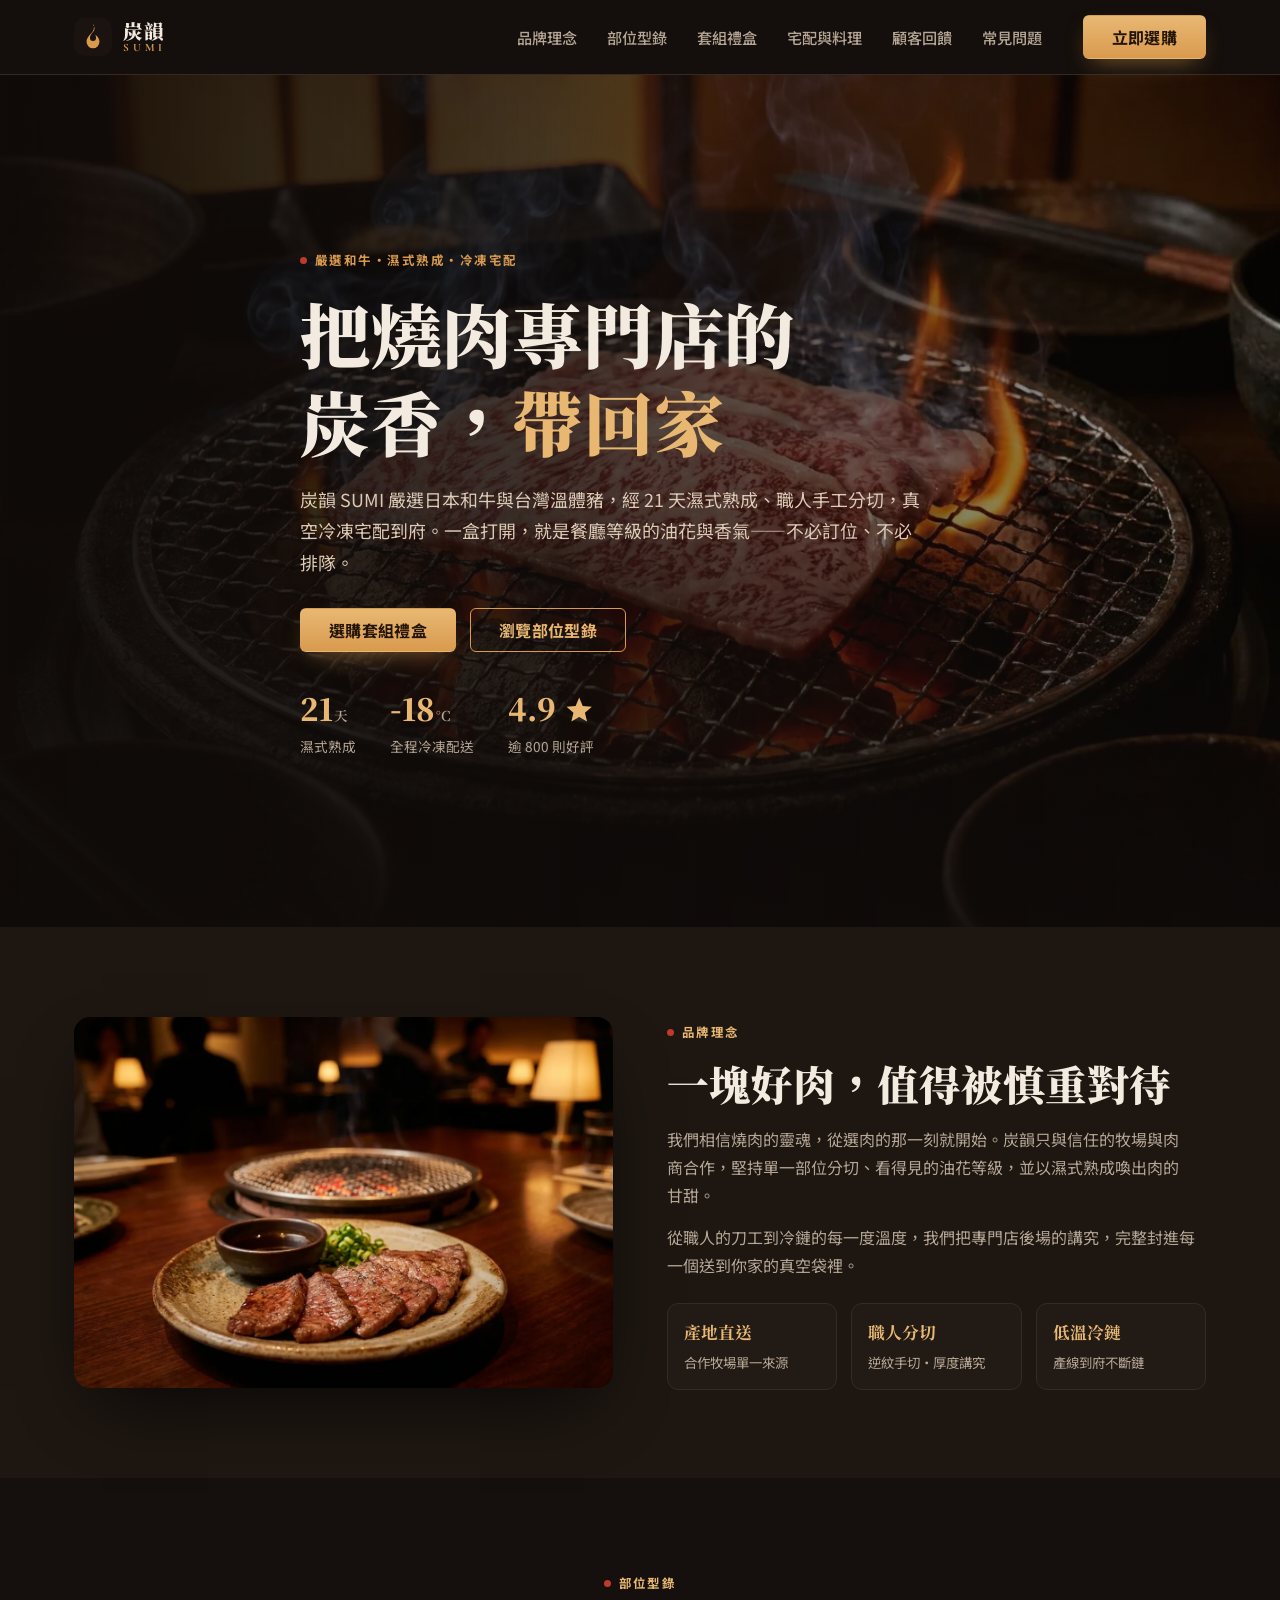
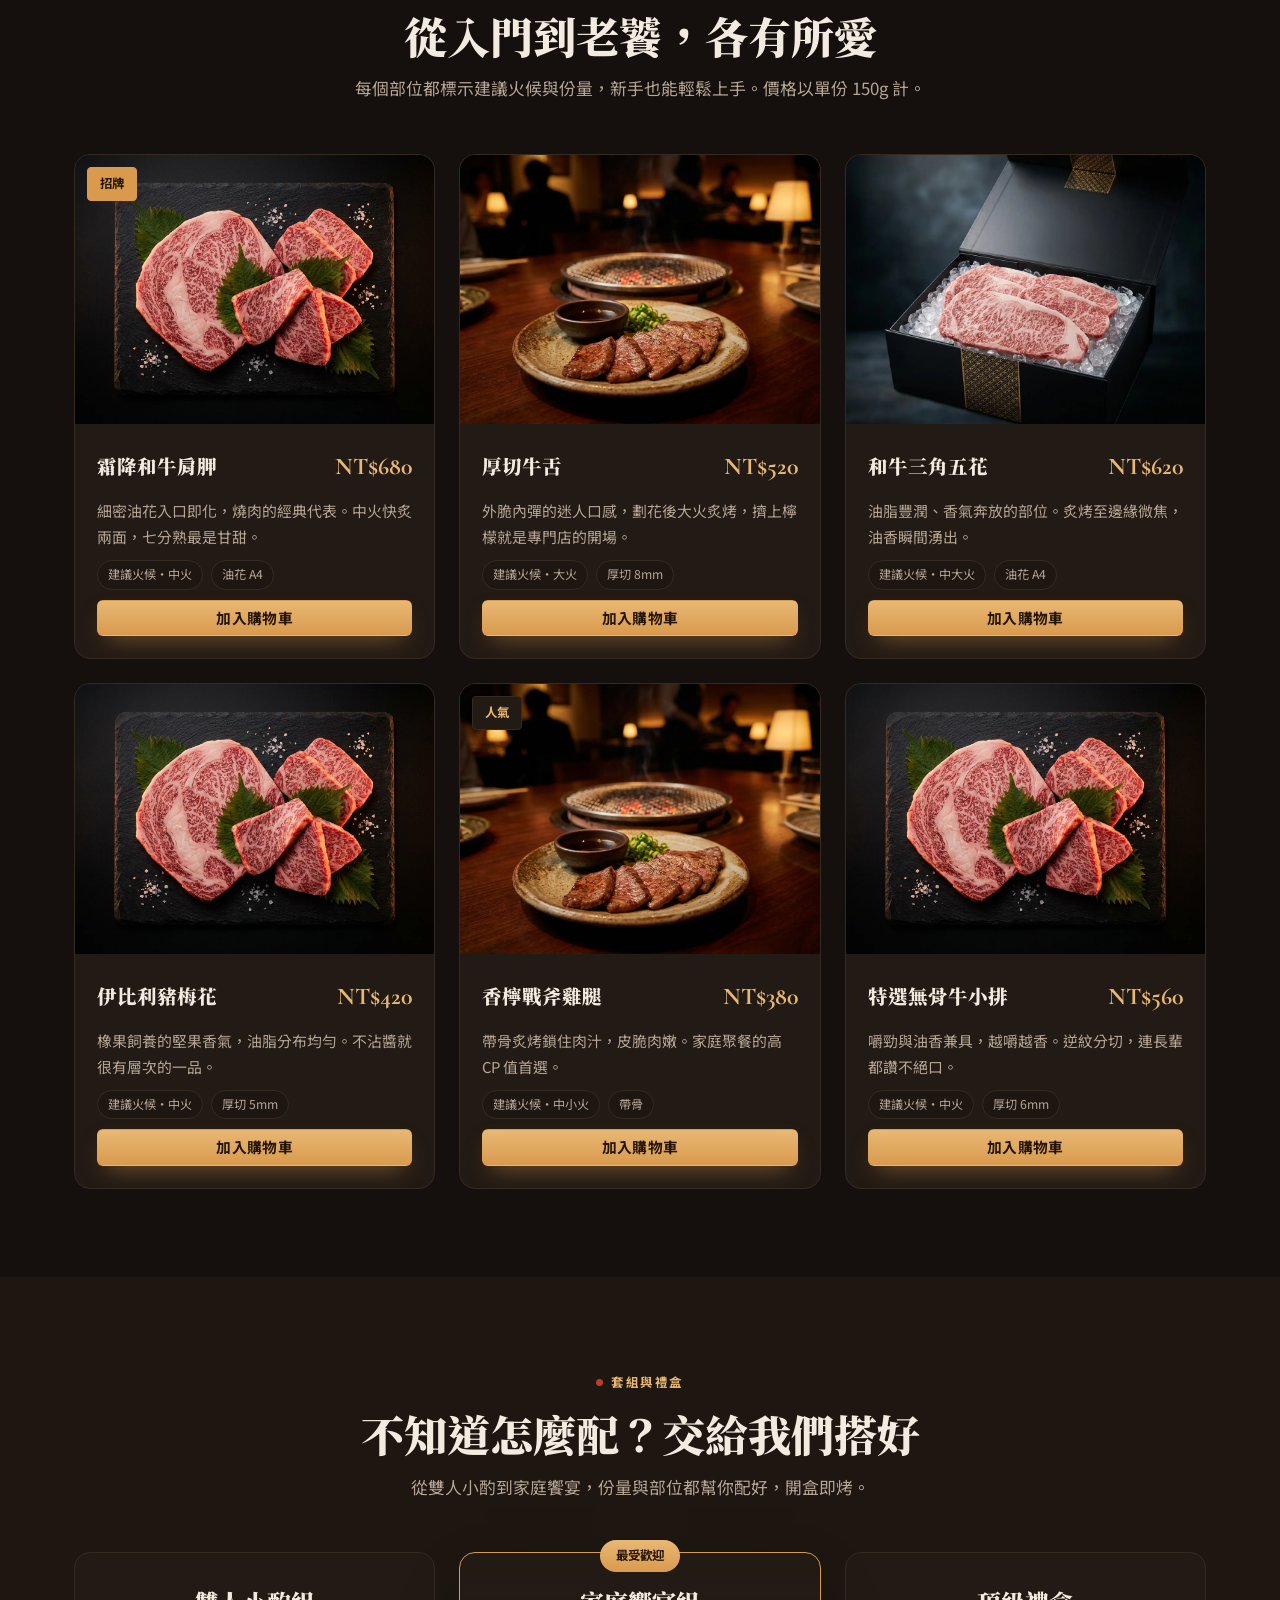
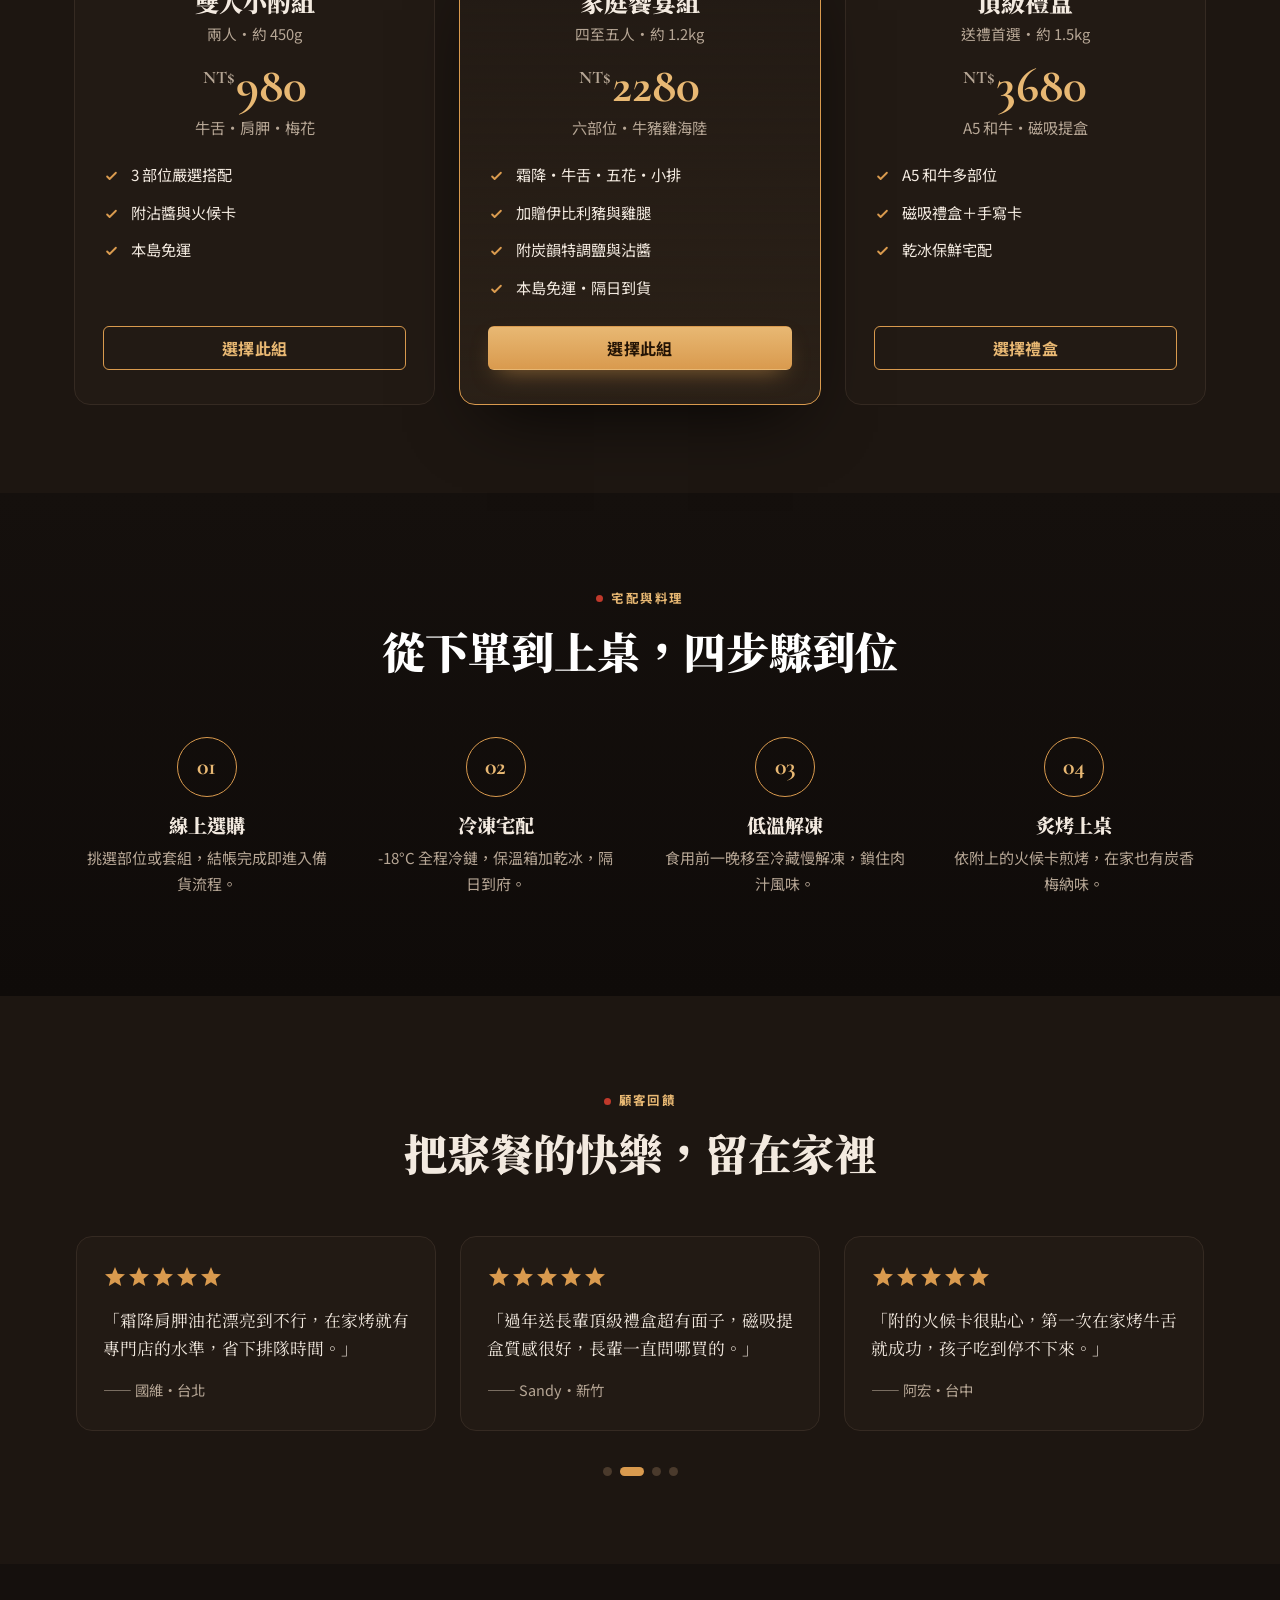
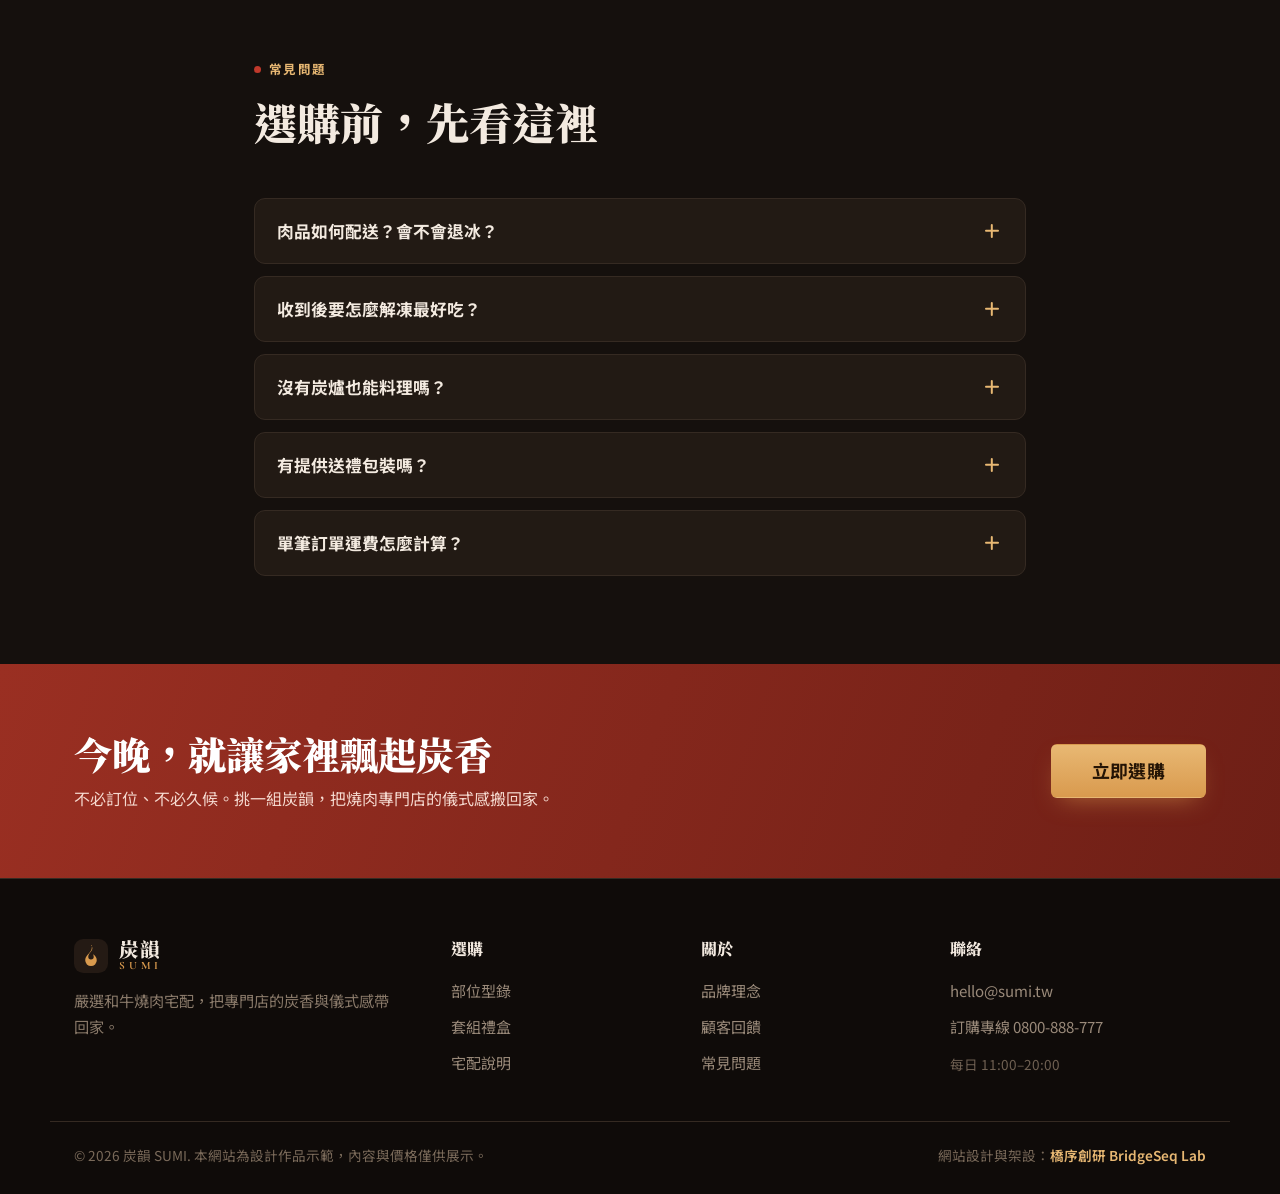
==== commit d49b3377: "QA fix: replace star symbols with SVG star ratings" ====
--- a/index.html
+++ b/index.html
@@ -80,7 +80,7 @@
       <ul class="trust">
         <li><strong>21<i>天</i></strong><span>濕式熟成</span></li>
         <li><strong>-18<i>°C</i></strong><span>全程冷凍配送</span></li>
-        <li><strong>4.9<i>★</i></strong><span>逾 800 則好評</span></li>
+        <li><strong>4.9 <svg class="ministar" viewBox="0 0 24 24" width="15" height="15" aria-hidden="true"><path d="M12 17.3l-6.18 3.7 1.64-7.03L2 9.24l7.19-.61L12 2l2.81 6.63 7.19.61-5.46 4.73 1.64 7.03z" fill="currentColor"/></svg></strong><span>逾 800 則好評</span></li>
       </ul>
     </div>
   </section>
@@ -229,10 +229,10 @@
         <h2>把聚餐的快樂，留在家裡</h2>
       </header>
       <div class="rev-track" id="revTrack">
-        <figure class="card rev"><div class="stars">★★★★★</div><blockquote>「霜降肩胛油花漂亮到不行，在家烤就有專門店的水準，省下排隊時間。」</blockquote><figcaption>—— 國維・台北</figcaption></figure>
-        <figure class="card rev"><div class="stars">★★★★★</div><blockquote>「過年送長輩頂級禮盒超有面子，磁吸提盒質感很好，長輩一直問哪買的。」</blockquote><figcaption>—— Sandy・新竹</figcaption></figure>
-        <figure class="card rev"><div class="stars">★★★★★</div><blockquote>「附的火候卡很貼心，第一次在家烤牛舌就成功，孩子吃到停不下來。」</blockquote><figcaption>—— 阿宏・台中</figcaption></figure>
-        <figure class="card rev"><div class="stars">★★★★☆</div><blockquote>「冷凍宅配很扎實，乾冰到貨還很冰。希望多出一些海鮮部位。」</blockquote><figcaption>—— Ariel・高雄</figcaption></figure>
+        <figure class="card rev"><div class="stars" data-rating="5" role="img" aria-label="五顆星評價"></div><blockquote>「霜降肩胛油花漂亮到不行，在家烤就有專門店的水準，省下排隊時間。」</blockquote><figcaption>—— 國維・台北</figcaption></figure>
+        <figure class="card rev"><div class="stars" data-rating="5" role="img" aria-label="五顆星評價"></div><blockquote>「過年送長輩頂級禮盒超有面子，磁吸提盒質感很好，長輩一直問哪買的。」</blockquote><figcaption>—— Sandy・新竹</figcaption></figure>
+        <figure class="card rev"><div class="stars" data-rating="5" role="img" aria-label="五顆星評價"></div><blockquote>「附的火候卡很貼心，第一次在家烤牛舌就成功，孩子吃到停不下來。」</blockquote><figcaption>—— 阿宏・台中</figcaption></figure>
+        <figure class="card rev"><div class="stars" data-rating="4" role="img" aria-label="四顆星評價"></div><blockquote>「冷凍宅配很扎實，乾冰到貨還很冰。希望多出一些海鮮部位。」</blockquote><figcaption>—— Ariel・高雄</figcaption></figure>
       </div>
       <div class="rev-dots" id="revDots" aria-hidden="true"></div>
     </div>
--- a/assets/style.css
+++ b/assets/style.css
@@ -128,7 +128,8 @@
 .rev-track{display:flex;gap:24px;overflow-x:auto;scroll-snap-type:x mandatory;padding:6px 2px 18px;-webkit-overflow-scrolling:touch;scrollbar-width:none}
 .rev-track::-webkit-scrollbar{display:none}
 .rev{flex:0 0 360px;max-width:88vw;scroll-snap-align:center;padding:28px 26px}
-.stars{color:var(--gold);letter-spacing:2px;font-size:1.05rem;margin-bottom:12px}
+.stars{display:inline-block;width:120px;height:22px;margin-bottom:12px;--p:100%;background:linear-gradient(90deg,var(--gold) 0 var(--p),#4a3a2c var(--p) 100%);-webkit-mask:url("data:image/svg+xml,%3Csvg xmlns='http://www.w3.org/2000/svg' viewBox='0 0 24 24'%3E%3Cpath d='M12 17.3l-6.18 3.7 1.64-7.03L2 9.24l7.19-.61L12 2l2.81 6.63 7.19.61-5.46 4.73 1.64 7.03z' fill='%23000'/%3E%3C/svg%3E") 0 0/24px 24px repeat-x;mask:url("data:image/svg+xml,%3Csvg xmlns='http://www.w3.org/2000/svg' viewBox='0 0 24 24'%3E%3Cpath d='M12 17.3l-6.18 3.7 1.64-7.03L2 9.24l7.19-.61L12 2l2.81 6.63 7.19.61-5.46 4.73 1.64 7.03z' fill='%23000'/%3E%3C/svg%3E") 0 0/24px 24px repeat-x}
+.ministar{width:1em;height:1em;vertical-align:-.14em;color:var(--gold-2)}
 .rev blockquote{font-family:var(--serif);font-size:1.05rem;color:var(--ink);margin-bottom:14px;line-height:1.7}
 .rev figcaption{color:var(--ink-2);font-size:.9rem}
 .rev-dots{display:flex;gap:8px;justify-content:center;margin-top:18px}
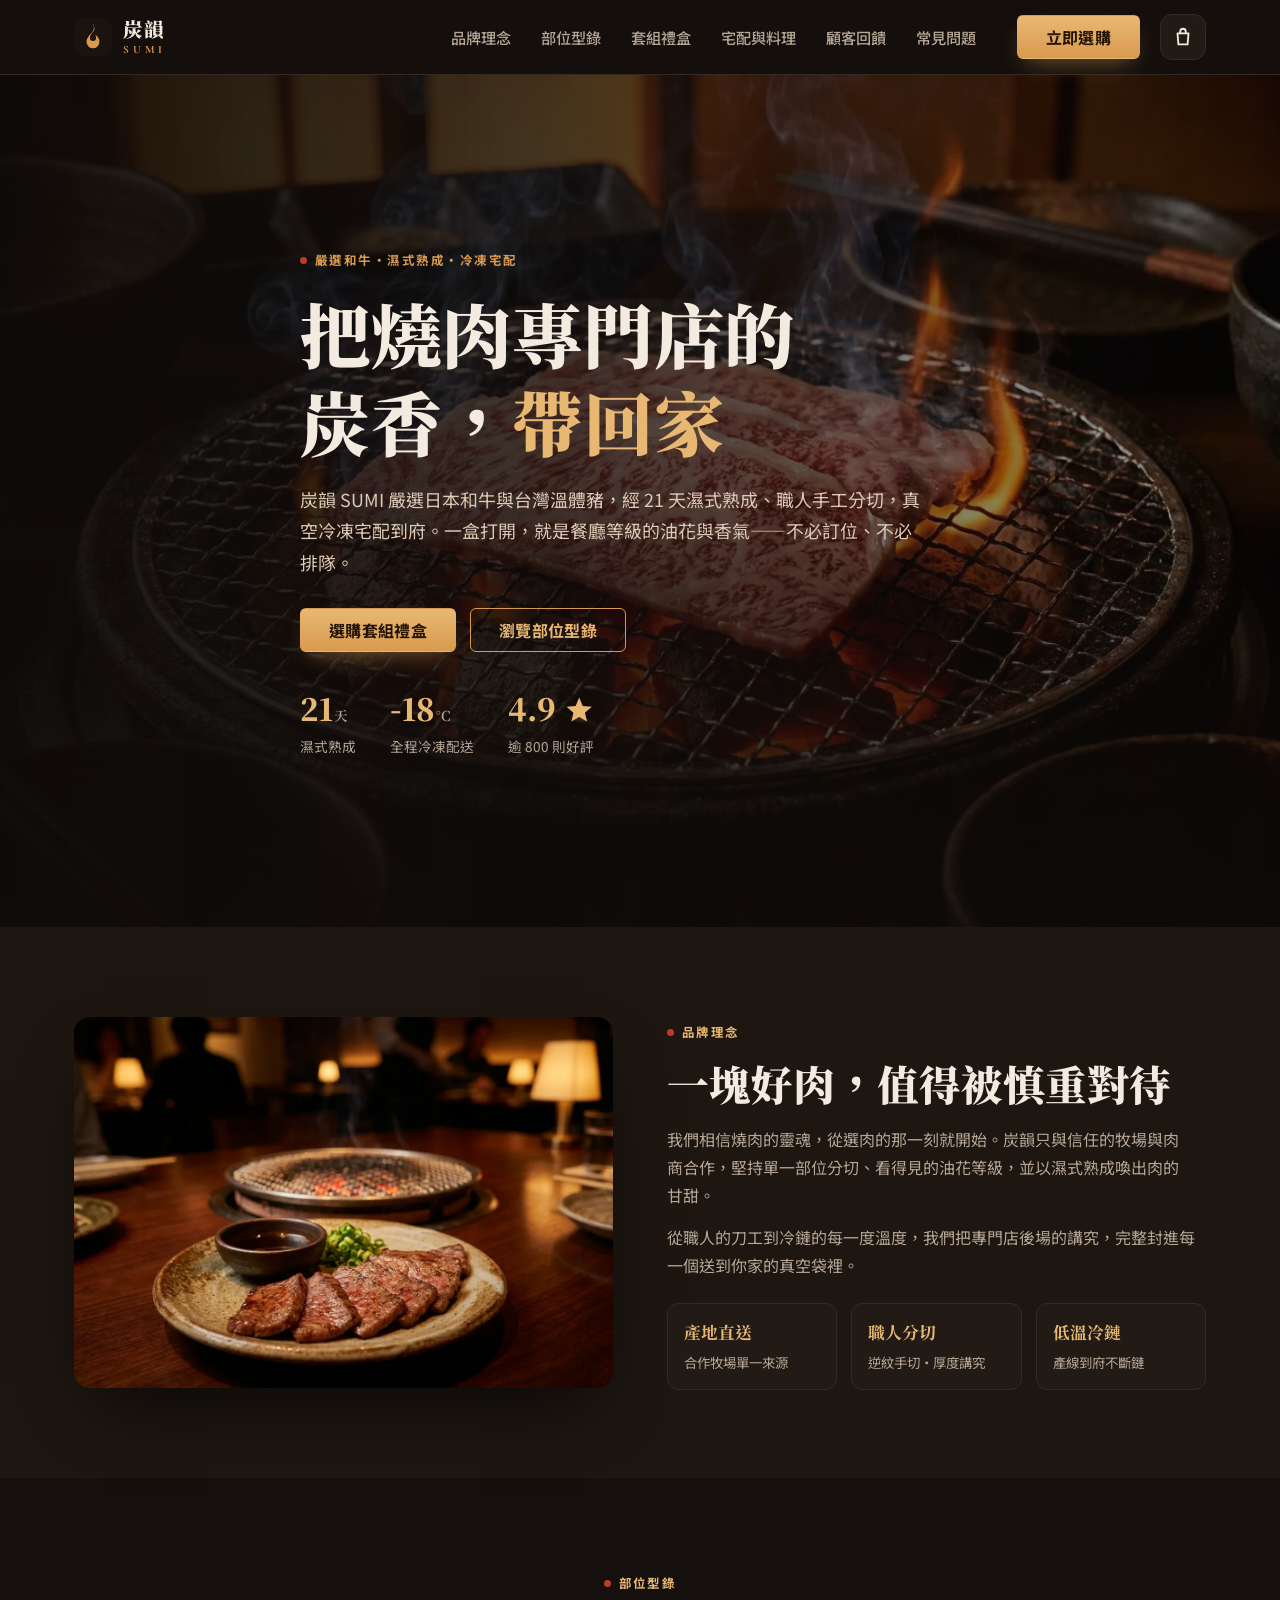
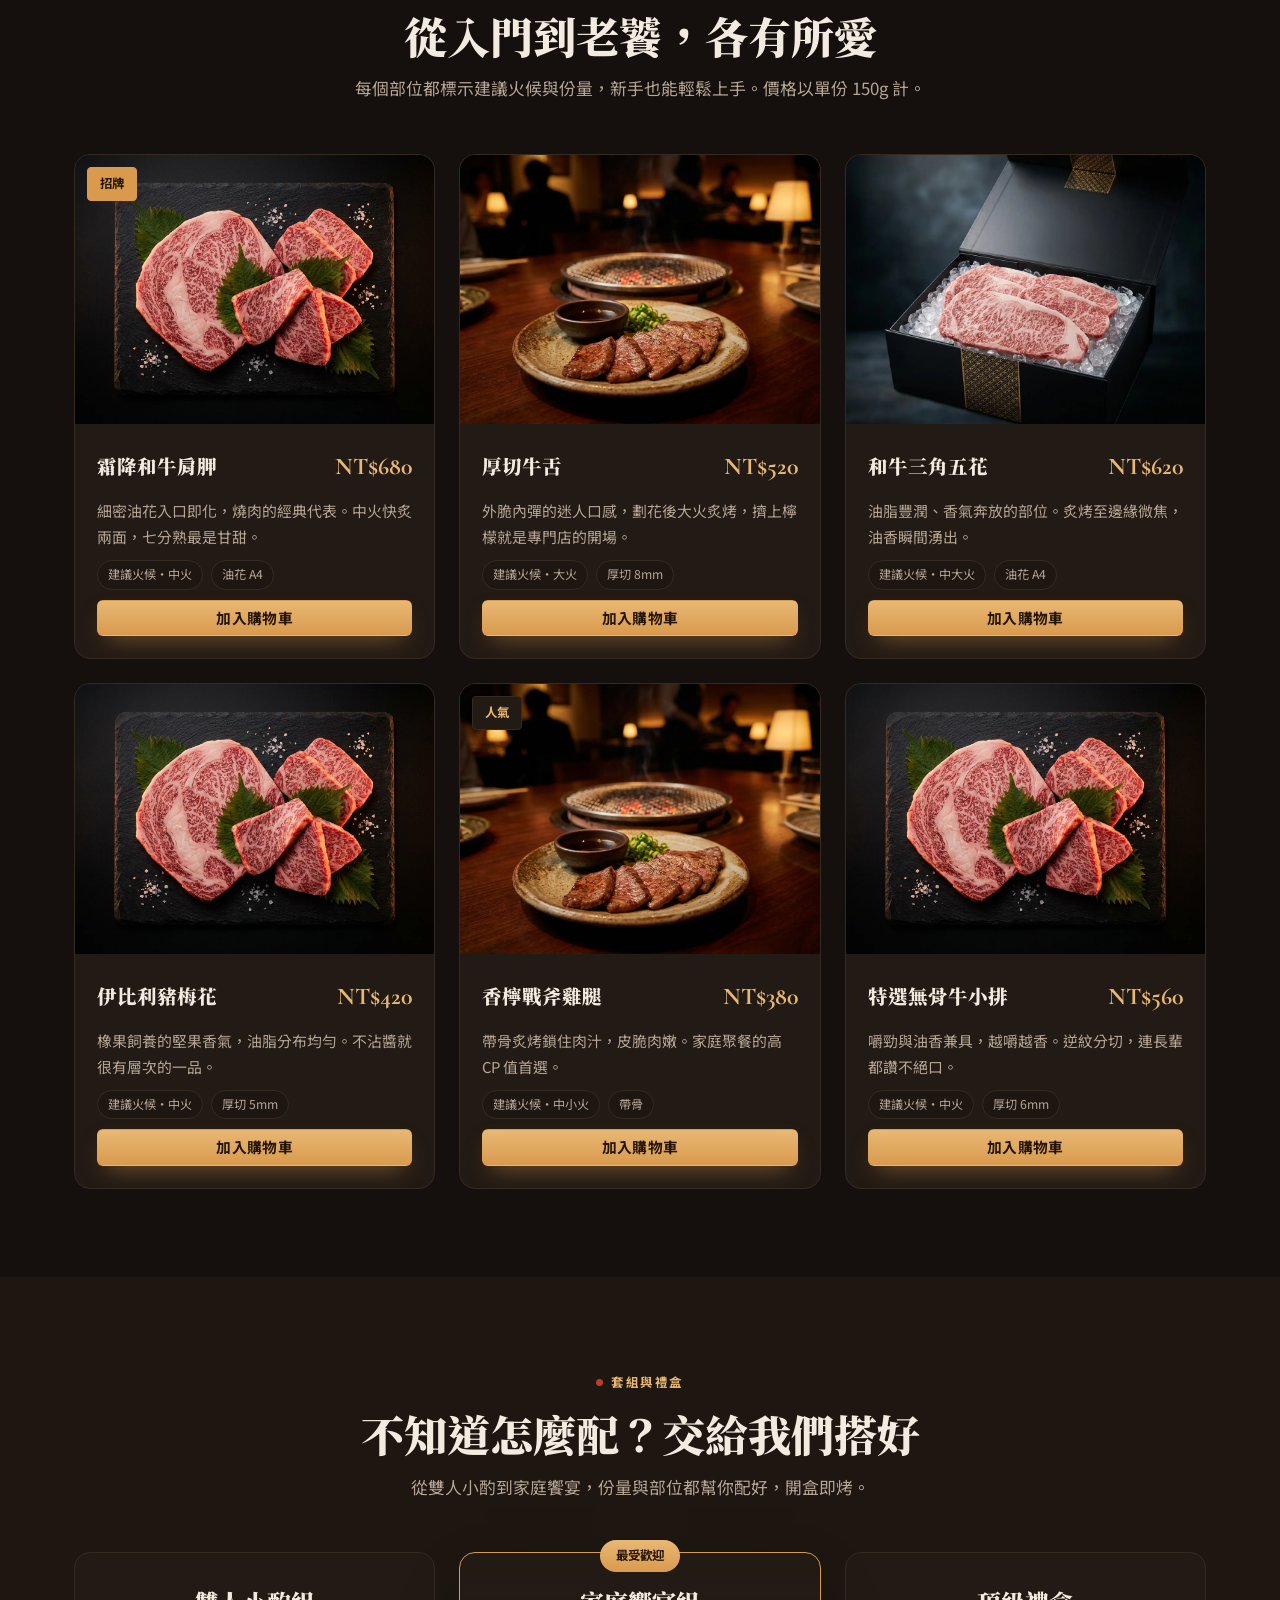
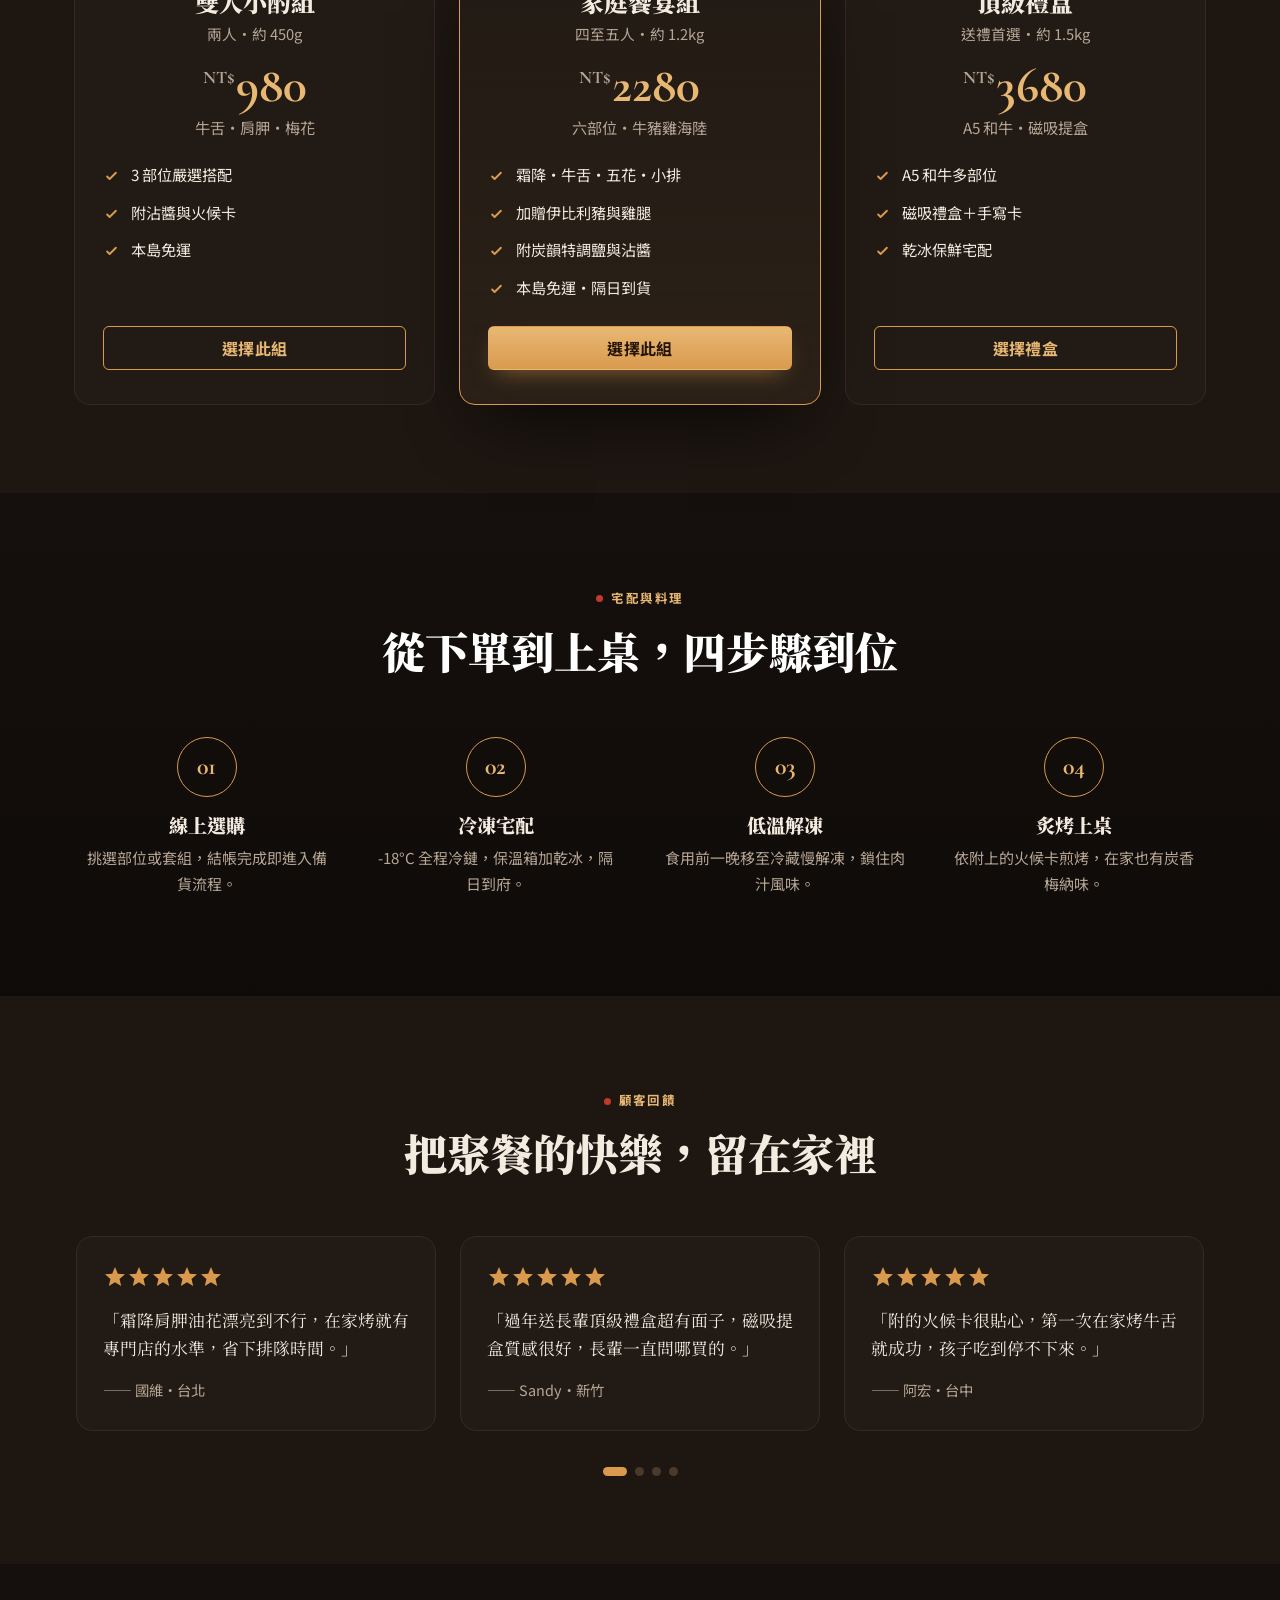
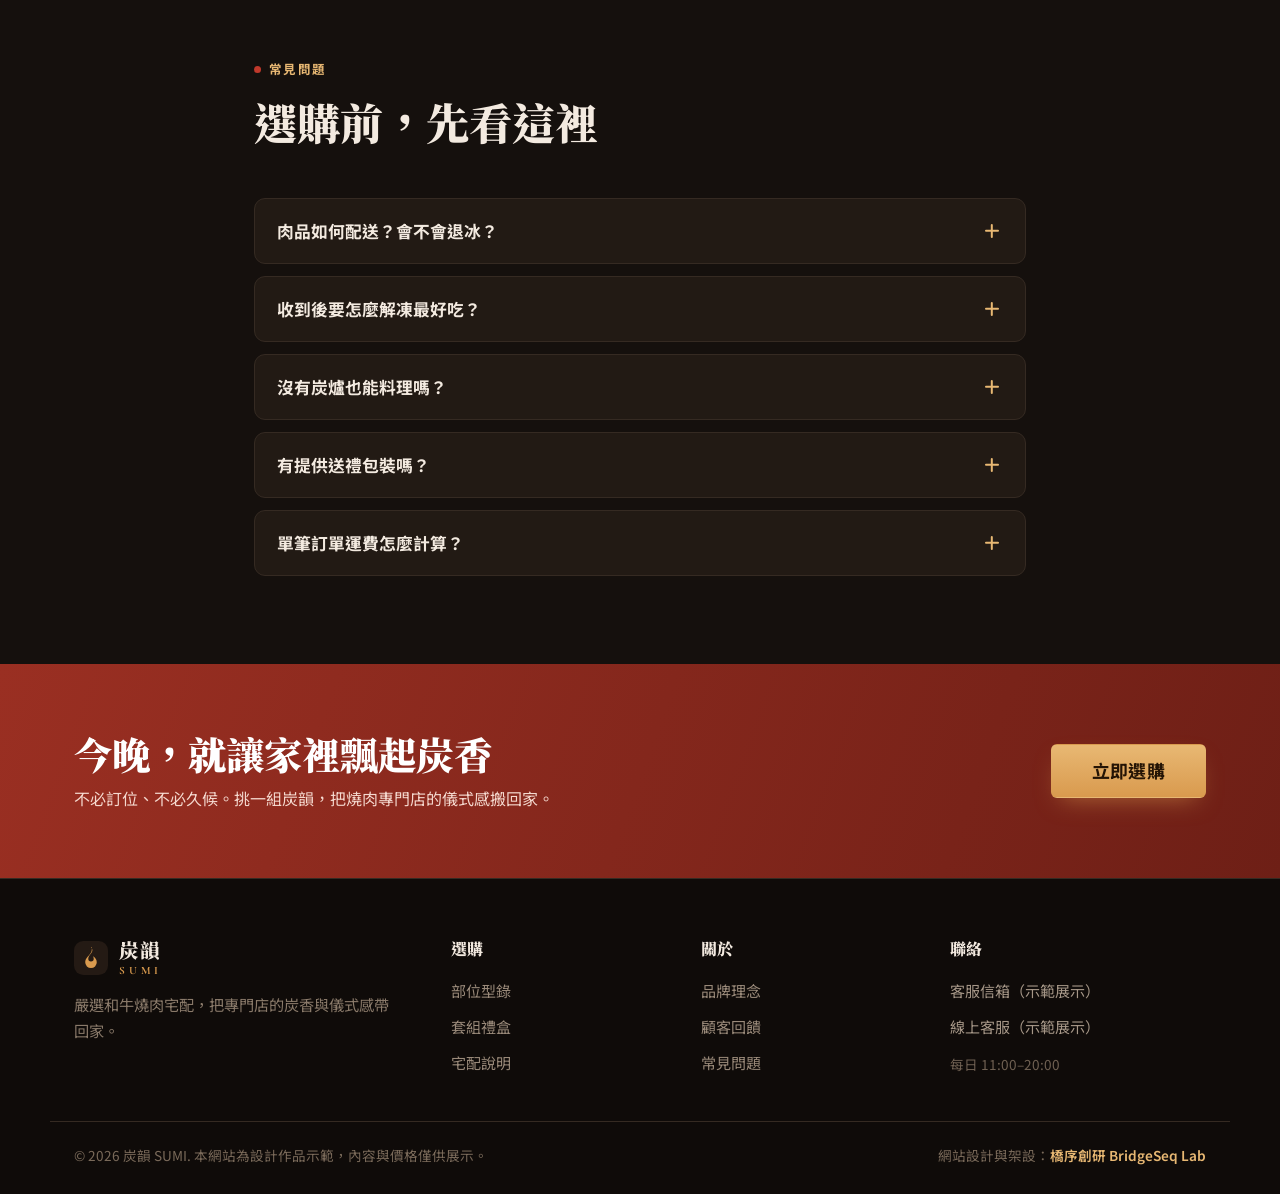
==== commit 028ed000: "feat: functional cart + demo checkout flow; remove contact links" ====
--- a/index.html
+++ b/index.html
@@ -43,7 +43,7 @@
 }
 </script>
 </head>
-<body>
+<body data-currency="NT$" data-ship-free="1500" data-ship-fee="180">
 <a class="skip" href="#main">跳至主要內容</a>
 
 <header class="nav" id="top">
@@ -277,7 +277,7 @@
     </div>
     <nav class="foot__col" aria-label="選購"><h4>選購</h4><a href="#cuts">部位型錄</a><a href="#sets">套組禮盒</a><a href="#how">宅配說明</a></nav>
     <nav class="foot__col" aria-label="關於"><h4>關於</h4><a href="#story">品牌理念</a><a href="#reviews">顧客回饋</a><a href="#faq">常見問題</a></nav>
-    <div class="foot__col"><h4>聯絡</h4><a href="mailto:hello@sumi.tw">hello@sumi.tw</a><a href="tel:0800888777">訂購專線 0800-888-777</a><p class="foot__hours">每日 11:00–20:00</p></div>
+    <div class="foot__col"><h4>聯絡</h4><span class="foot__static">客服信箱（示範展示）</span><span class="foot__static">線上客服（示範展示）</span><p class="foot__hours">每日 11:00–20:00</p></div>
   </div>
   <div class="wrap foot__btm">
     <small>© 2026 炭韻 SUMI. 本網站為設計作品示範，內容與價格僅供展示。</small>
--- a/assets/style.css
+++ b/assets/style.css
@@ -38,7 +38,7 @@
 .nav{position:sticky;top:0;z-index:100;background:rgba(21,16,13,.82);backdrop-filter:blur(12px);border-bottom:1px solid var(--line)}
 .nav__in{display:flex;align-items:center;gap:20px;height:74px}
 .brand{display:flex;align-items:center;gap:11px}
-.brand__tx{display:flex;flex-direction:column;line-height:1.05}
+.brand__tx{display:flex;flex-direction:column;line-height:1.1;gap:4px}
 .brand__tx b{font-family:var(--serif);font-size:1.24rem;font-weight:900;letter-spacing:.06em;color:var(--ink)}
 .brand__tx i{font-family:var(--cor);font-style:normal;font-weight:700;font-size:.7rem;letter-spacing:.34em;color:var(--gold)}
 .menu{display:flex;gap:4px;margin-left:auto}
@@ -199,3 +199,64 @@
   .story__marks div{min-width:100%}
 }
 @media(prefers-reduced-motion:reduce){*{scroll-behavior:auto!important;transition:none!important;animation:none!important}.reveal{opacity:1;transform:none}}
+
+:root{--c-accent:#d99a4e;--c-accent2:#e8b873;--c-ink:#f3eae0;--c-muted:#b6a695;--c-panel:#221a14;--c-soft:#1a130f;--c-line:#352a22;--c-onacc:#241405}
+
+/* ===== 購物車 / 結帳 ===== */
+.cartbtn{position:relative;display:inline-flex;align-items:center;justify-content:center;width:46px;height:46px;border-radius:12px;border:1.5px solid var(--c-line);background:var(--c-panel);color:var(--c-ink);cursor:pointer;transition:.2s;flex:none}
+.cartbtn:hover{color:var(--c-accent);border-color:var(--c-accent)}
+.cartbtn__n{position:absolute;top:-6px;right:-6px;min-width:20px;height:20px;padding:0 5px;border-radius:999px;background:var(--c-accent);color:var(--c-onacc);font-size:.72rem;font-weight:700;display:flex;align-items:center;justify-content:center;line-height:1;transform:scale(0);transition:.2s}
+.cartbtn.has .cartbtn__n{transform:scale(1)}
+.cartmodal{position:fixed;inset:0;z-index:200;visibility:hidden}
+.cartmodal.open{visibility:visible}
+.cartmodal__ov{position:absolute;inset:0;background:rgba(8,8,8,.5);opacity:0;transition:.3s}
+.cartmodal.open .cartmodal__ov{opacity:1}
+.cartdrawer{position:absolute;top:0;right:0;height:100%;width:min(430px,93vw);background:var(--c-soft);box-shadow:-20px 0 50px -20px rgba(0,0,0,.45);display:flex;flex-direction:column;transform:translateX(100%);transition:transform .32s cubic-bezier(.3,.7,.3,1)}
+.cartmodal.open .cartdrawer{transform:none}
+.cartdrawer__hd{display:flex;align-items:center;justify-content:space-between;padding:20px 22px;border-bottom:1px solid var(--c-line);flex:none}
+.cartdrawer__hd h3{font-size:1.2rem;color:var(--c-ink)}
+.cartdrawer__x{width:38px;height:38px;border:none;background:transparent;color:var(--c-muted);cursor:pointer;border-radius:8px}
+.cartdrawer__x:hover{background:var(--c-line);color:var(--c-ink)}
+.cartdrawer__bd{padding:18px 22px 26px;overflow-y:auto;flex:1;color:var(--c-ink)}
+.cempty{text-align:center;padding:50px 0;color:var(--c-muted)}
+.cempty p{margin-bottom:18px}
+.clines{display:flex;flex-direction:column;gap:14px}
+.cline{border:1px solid var(--c-line);border-radius:12px;padding:14px;background:var(--c-panel)}
+.cline__main{display:flex;justify-content:space-between;gap:10px;margin-bottom:10px}
+.cline__name{font-weight:700;color:var(--c-ink)}
+.cline__price{color:var(--c-muted);font-size:.88rem;white-space:nowrap}
+.cline__ctl{display:flex;align-items:center;gap:12px}
+.qty{display:inline-flex;align-items:center;border:1px solid var(--c-line);border-radius:999px;overflow:hidden}
+.qty__b{width:32px;height:32px;border:none;background:var(--c-panel);color:var(--c-ink);font-size:1.1rem;cursor:pointer;line-height:1}
+.qty__b:hover{background:var(--c-accent);color:var(--c-onacc)}
+.qty__n{min-width:30px;text-align:center;font-weight:700}
+.cline__sum{margin-left:auto;font-weight:800;color:var(--c-ink);white-space:nowrap}
+.cline__rm{border:none;background:transparent;color:var(--c-muted);font-size:.82rem;cursor:pointer;text-decoration:underline;padding:4px}
+.cline__rm:hover{color:var(--c-accent)}
+.csum{margin-top:20px;border-top:1px solid var(--c-line);padding-top:16px}
+.csum--mini{margin-top:14px}
+.csum__row{display:flex;justify-content:space-between;gap:10px;padding:5px 0;color:var(--c-muted)}
+.csum__total{color:var(--c-ink);font-weight:800;font-size:1.15rem;border-top:1px solid var(--c-line);margin-top:6px;padding-top:12px}
+.csum__hint{font-size:.82rem;color:var(--c-accent);margin:2px 0 0;text-align:right}
+.cbtn-full{width:100%;margin-top:16px}
+.cnote{font-size:.78rem;color:var(--c-muted);text-align:center;margin-top:12px}
+.cform{display:flex;flex-direction:column;gap:16px}
+.cobanner{background:var(--c-panel);border:1px dashed var(--c-accent);color:var(--c-ink);font-size:.85rem;padding:10px 14px;border-radius:10px}
+.cfield{display:flex;flex-direction:column;gap:7px;border:none;padding:0;margin:0}
+.cfield>span,.cfield legend{font-weight:700;color:var(--c-ink);font-size:.92rem;padding:0}
+.cfield input[type=text],.cfield textarea{width:100%;border:1px solid var(--c-line);border-radius:10px;padding:11px 13px;font-family:inherit;font-size:1rem;background:var(--c-panel);color:var(--c-ink)}
+.cfield input.err{border-color:#e0533d}
+.cfield input:focus,.cfield textarea:focus{outline:2px solid var(--c-accent);outline-offset:1px;border-color:transparent}
+.copt{display:flex;align-items:center;gap:9px;padding:9px 12px;border:1px solid var(--c-line);border-radius:10px;cursor:pointer;font-size:.95rem;color:var(--c-ink);margin-top:6px}
+.copt input{accent-color:var(--c-accent)}
+.cactions{display:flex;gap:12px;margin-top:4px}
+.cactions .btn{flex:1}
+.cdone{text-align:center;padding:14px 0}
+.cdone__ic{color:var(--c-accent2);margin-bottom:10px}
+.cdone h4{font-size:1.4rem;color:var(--c-ink);margin-bottom:6px}
+.cdone__no{color:var(--c-muted);margin-bottom:18px;font-size:.92rem;letter-spacing:.04em}
+.cdone__card{text-align:left;border:1px solid var(--c-line);border-radius:12px;padding:16px;background:var(--c-panel)}
+.cdone__hr{border:none;border-top:1px solid var(--c-line);margin:10px 0}
+@media(max-width:560px){.cactions{flex-direction:column}}
+
+.foot__static{display:block;font-size:.94rem;padding:5px 0;opacity:.9}
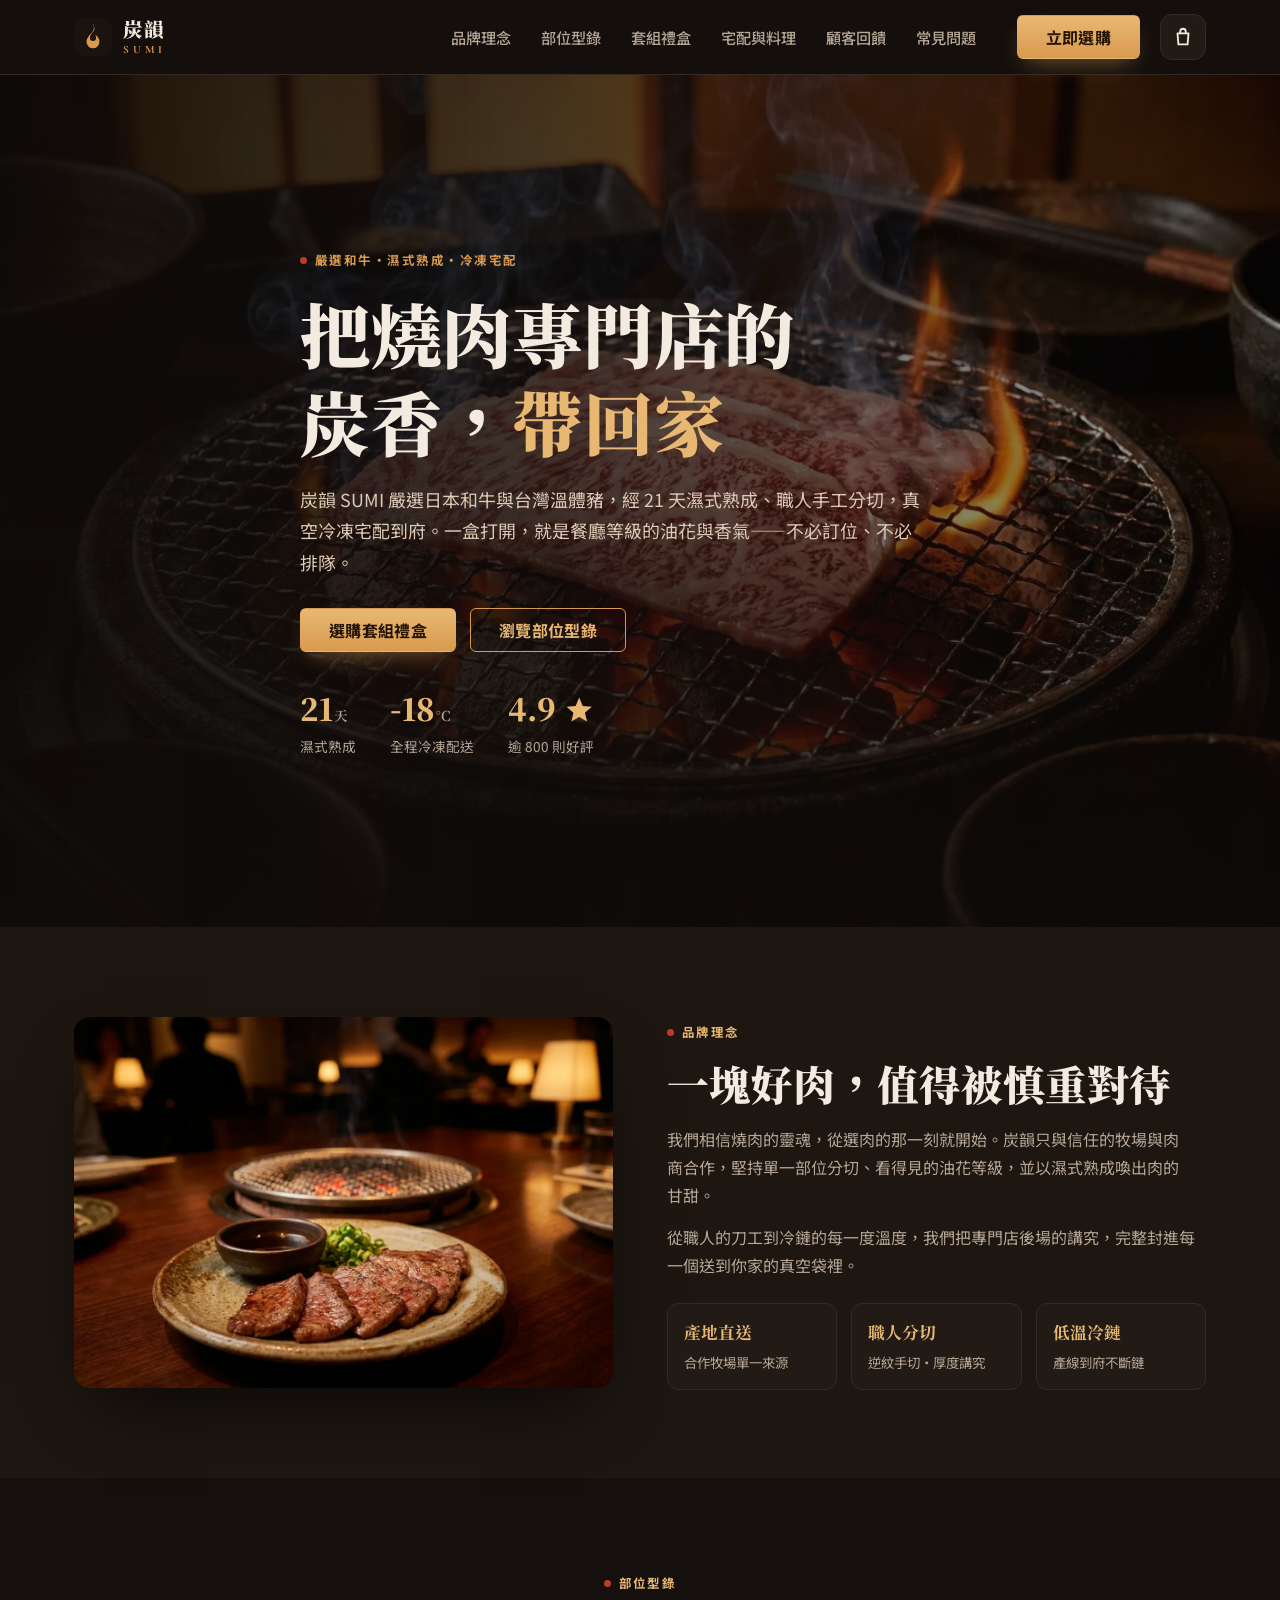
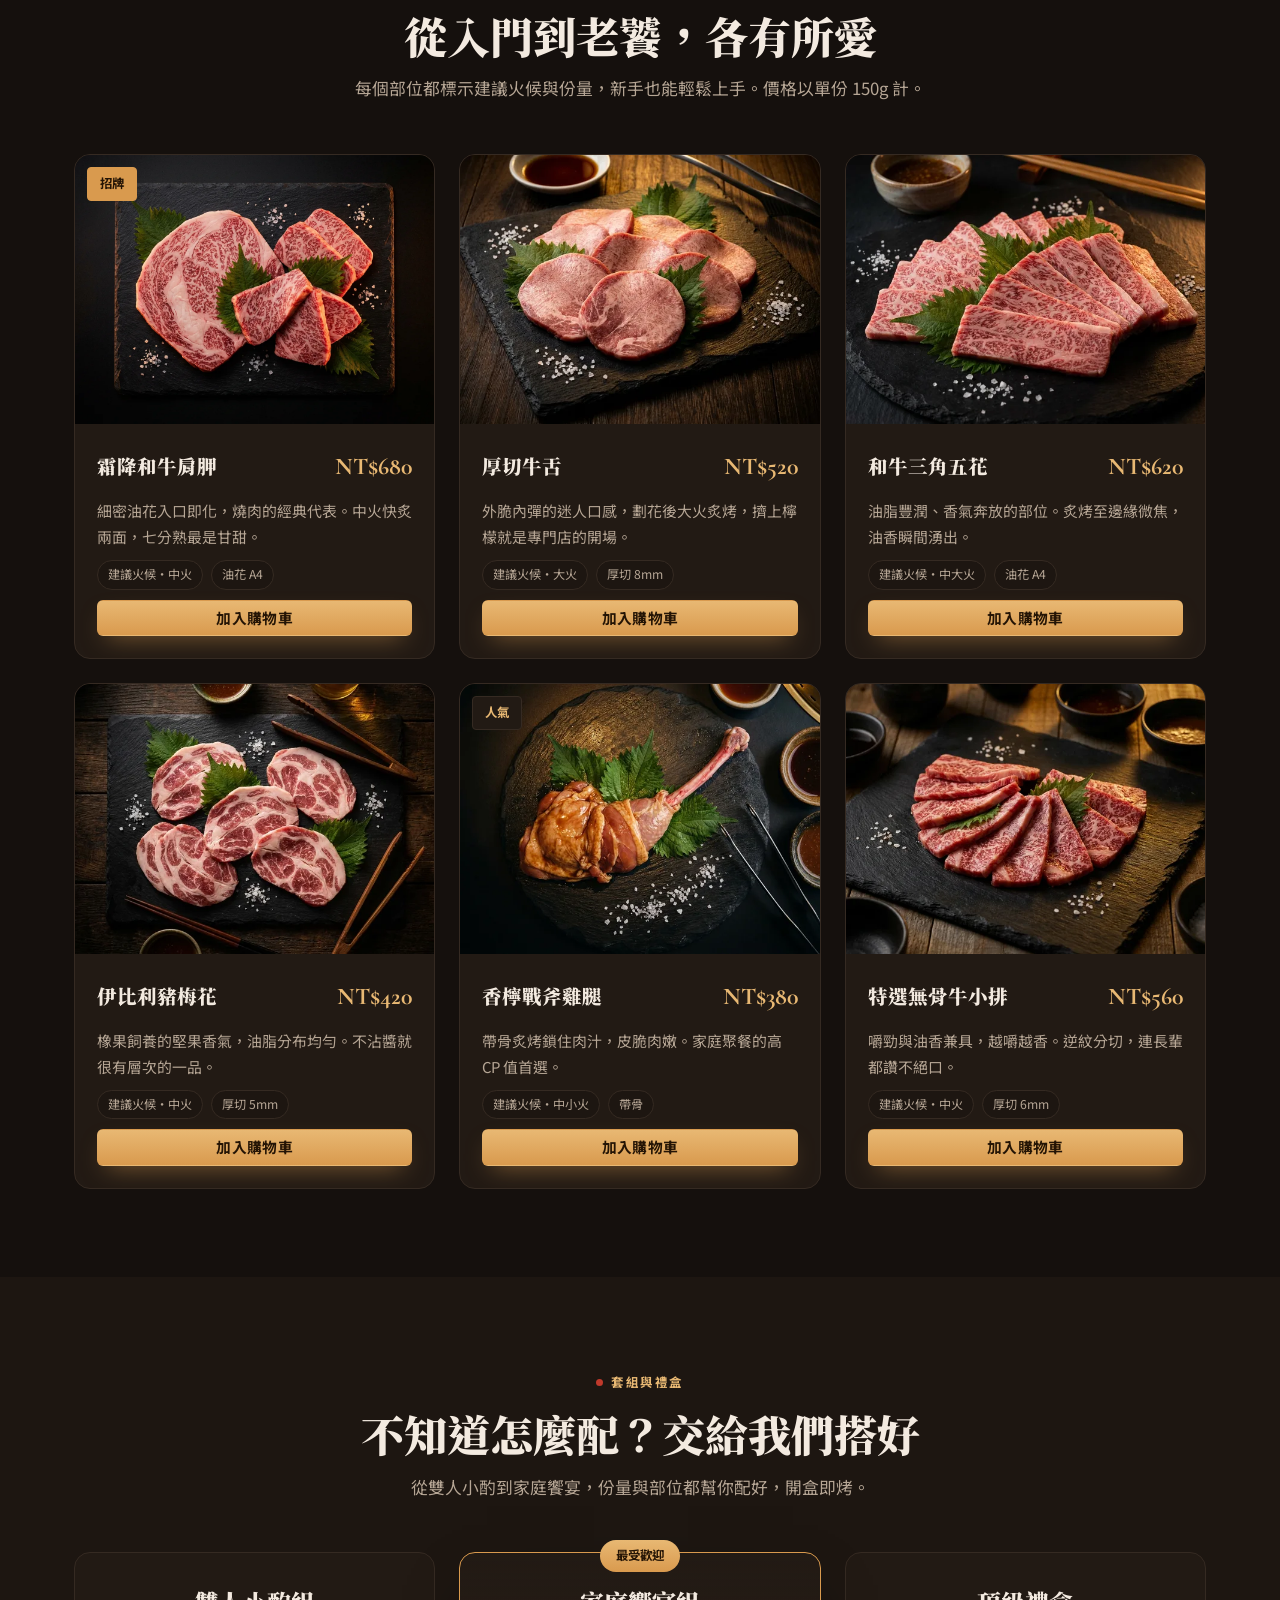
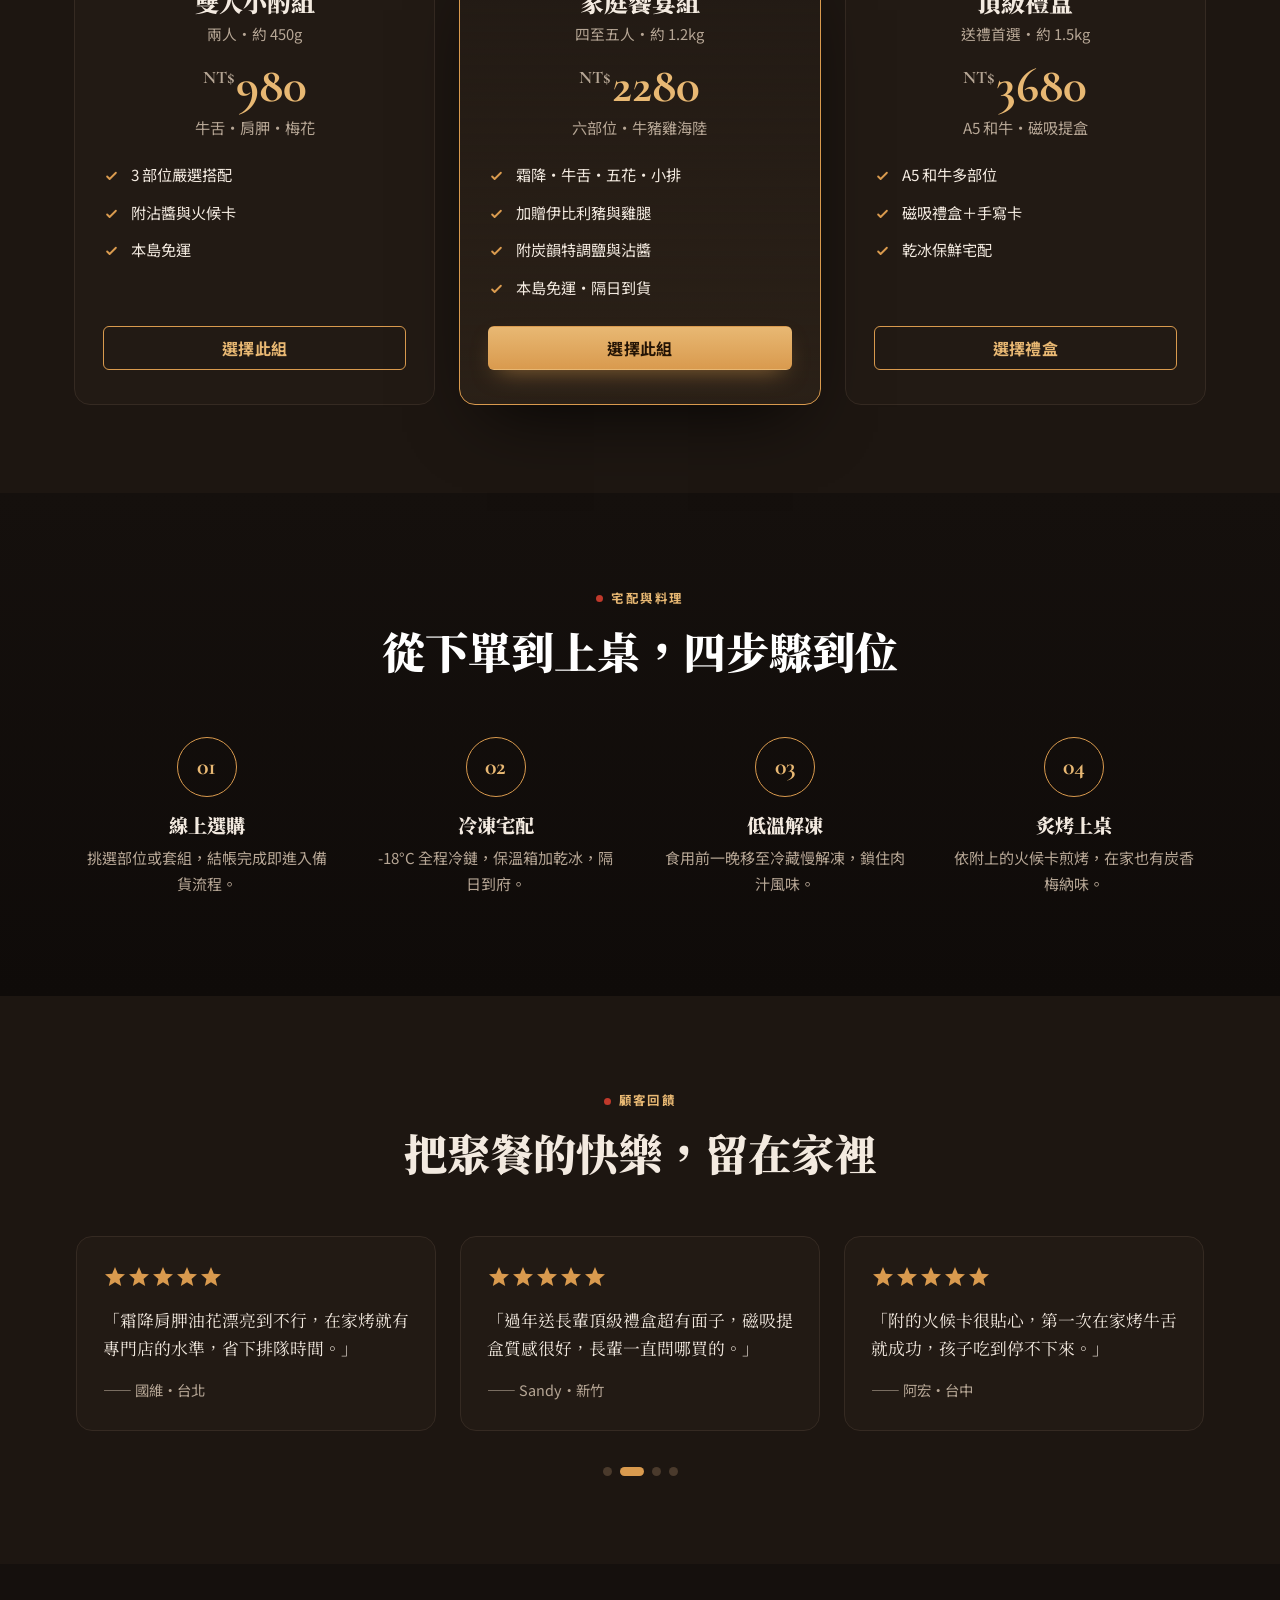
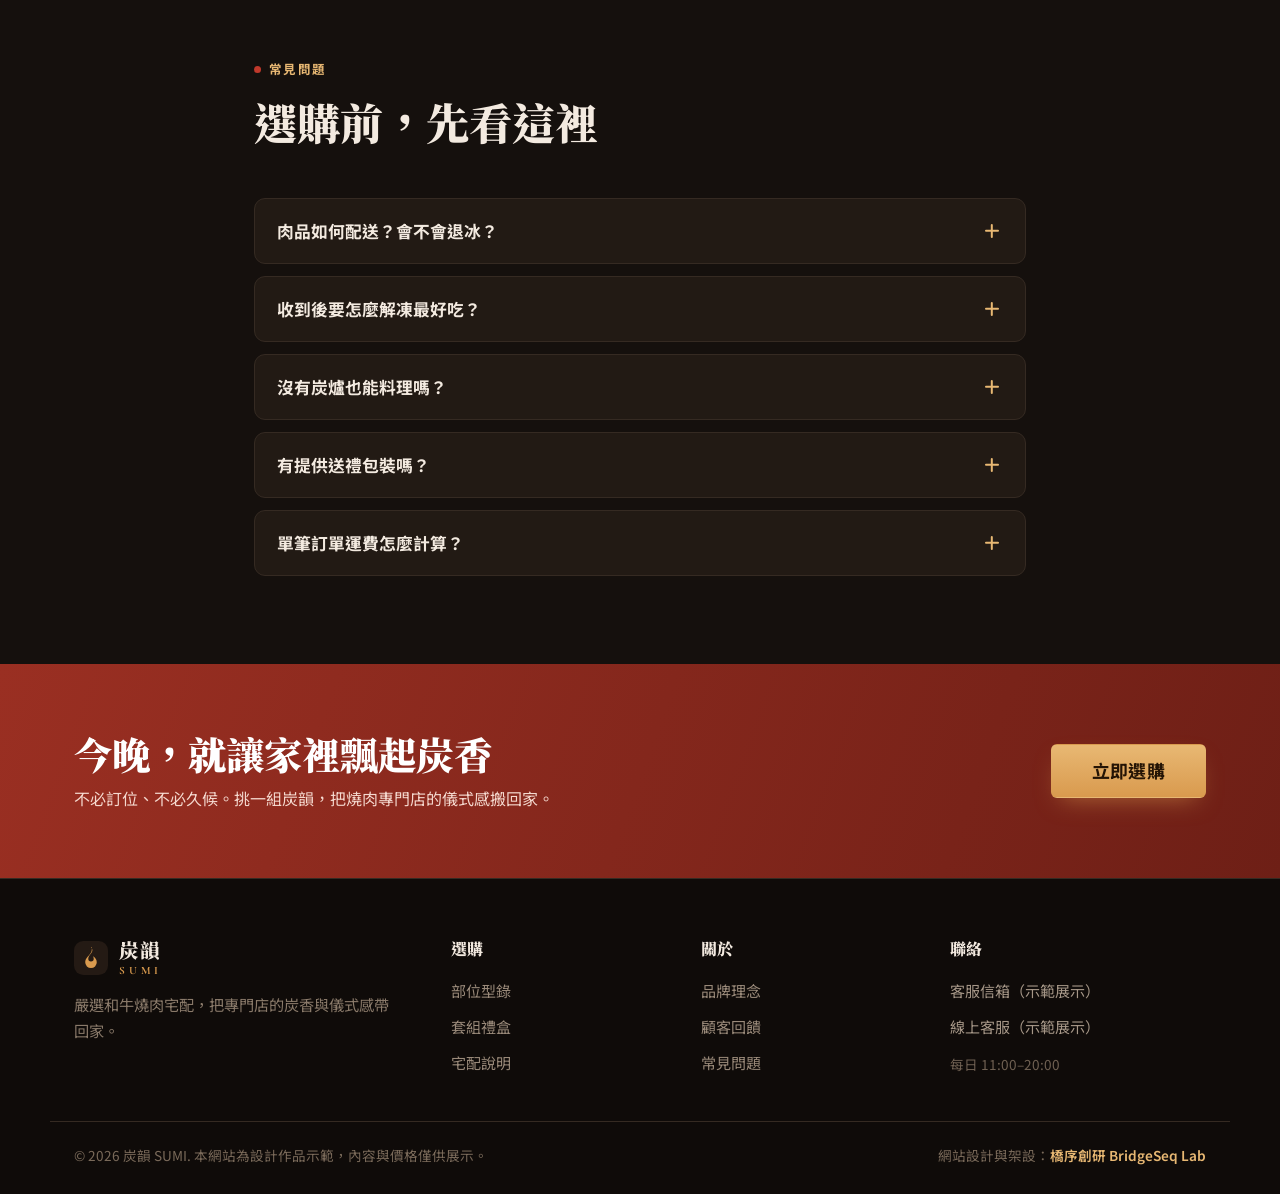
==== commit 2e990328: "fix(images): 商品區補齊獨立圖，消除重複 原 6 品項僅 4 張圖輪用（cuts×3、plated×2 重複）。生成 5 張同風格肉品特寫 （牛舌/和牛五花/伊比利豬梅花/戰斧雞腿/牛小排" ====
--- a/index.html
+++ b/index.html
@@ -122,7 +122,7 @@
           </div>
         </article>
         <article class="card cut">
-          <div class="cut__img"><img src="./images/plated.webp" alt="厚切牛舌" width="600" height="450" loading="lazy"></div>
+          <div class="cut__img"><img src="./images/tongue.webp" alt="厚切牛舌" width="600" height="450" loading="lazy"></div>
           <div class="cut__body">
             <div class="cut__top"><h3>厚切牛舌</h3><span class="price">NT$520</span></div>
             <p>外脆內彈的迷人口感，劃花後大火炙烤，擠上檸檬就是專門店的開場。</p>
@@ -131,7 +131,7 @@
           </div>
         </article>
         <article class="card cut">
-          <div class="cut__img"><img src="./images/giftbox.webp" alt="和牛五花" width="600" height="450" loading="lazy"></div>
+          <div class="cut__img"><img src="./images/belly.webp" alt="和牛五花" width="600" height="450" loading="lazy"></div>
           <div class="cut__body">
             <div class="cut__top"><h3>和牛三角五花</h3><span class="price">NT$620</span></div>
             <p>油脂豐潤、香氣奔放的部位。炙烤至邊緣微焦，油香瞬間湧出。</p>
@@ -140,7 +140,7 @@
           </div>
         </article>
         <article class="card cut">
-          <div class="cut__img"><img src="./images/cuts.webp" alt="伊比利豬梅花" width="600" height="450" loading="lazy"></div>
+          <div class="cut__img"><img src="./images/pork.webp" alt="伊比利豬梅花" width="600" height="450" loading="lazy"></div>
           <div class="cut__body">
             <div class="cut__top"><h3>伊比利豬梅花</h3><span class="price">NT$420</span></div>
             <p>橡果飼養的堅果香氣，油脂分布均勻。不沾醬就很有層次的一品。</p>
@@ -149,7 +149,7 @@
           </div>
         </article>
         <article class="card cut">
-          <div class="cut__img"><img src="./images/plated.webp" alt="戰斧雞腿排" width="600" height="450" loading="lazy"><span class="tag">人氣</span></div>
+          <div class="cut__img"><img src="./images/chicken.webp" alt="戰斧雞腿排" width="600" height="450" loading="lazy"><span class="tag">人氣</span></div>
           <div class="cut__body">
             <div class="cut__top"><h3>香檸戰斧雞腿</h3><span class="price">NT$380</span></div>
             <p>帶骨炙烤鎖住肉汁，皮脆肉嫩。家庭聚餐的高 CP 值首選。</p>
@@ -158,7 +158,7 @@
           </div>
         </article>
         <article class="card cut">
-          <div class="cut__img"><img src="./images/cuts.webp" alt="特選牛小排" width="600" height="450" loading="lazy"></div>
+          <div class="cut__img"><img src="./images/shortrib.webp" alt="特選牛小排" width="600" height="450" loading="lazy"></div>
           <div class="cut__body">
             <div class="cut__top"><h3>特選無骨牛小排</h3><span class="price">NT$560</span></div>
             <p>嚼勁與油香兼具，越嚼越香。逆紋分切，連長輩都讚不絕口。</p>
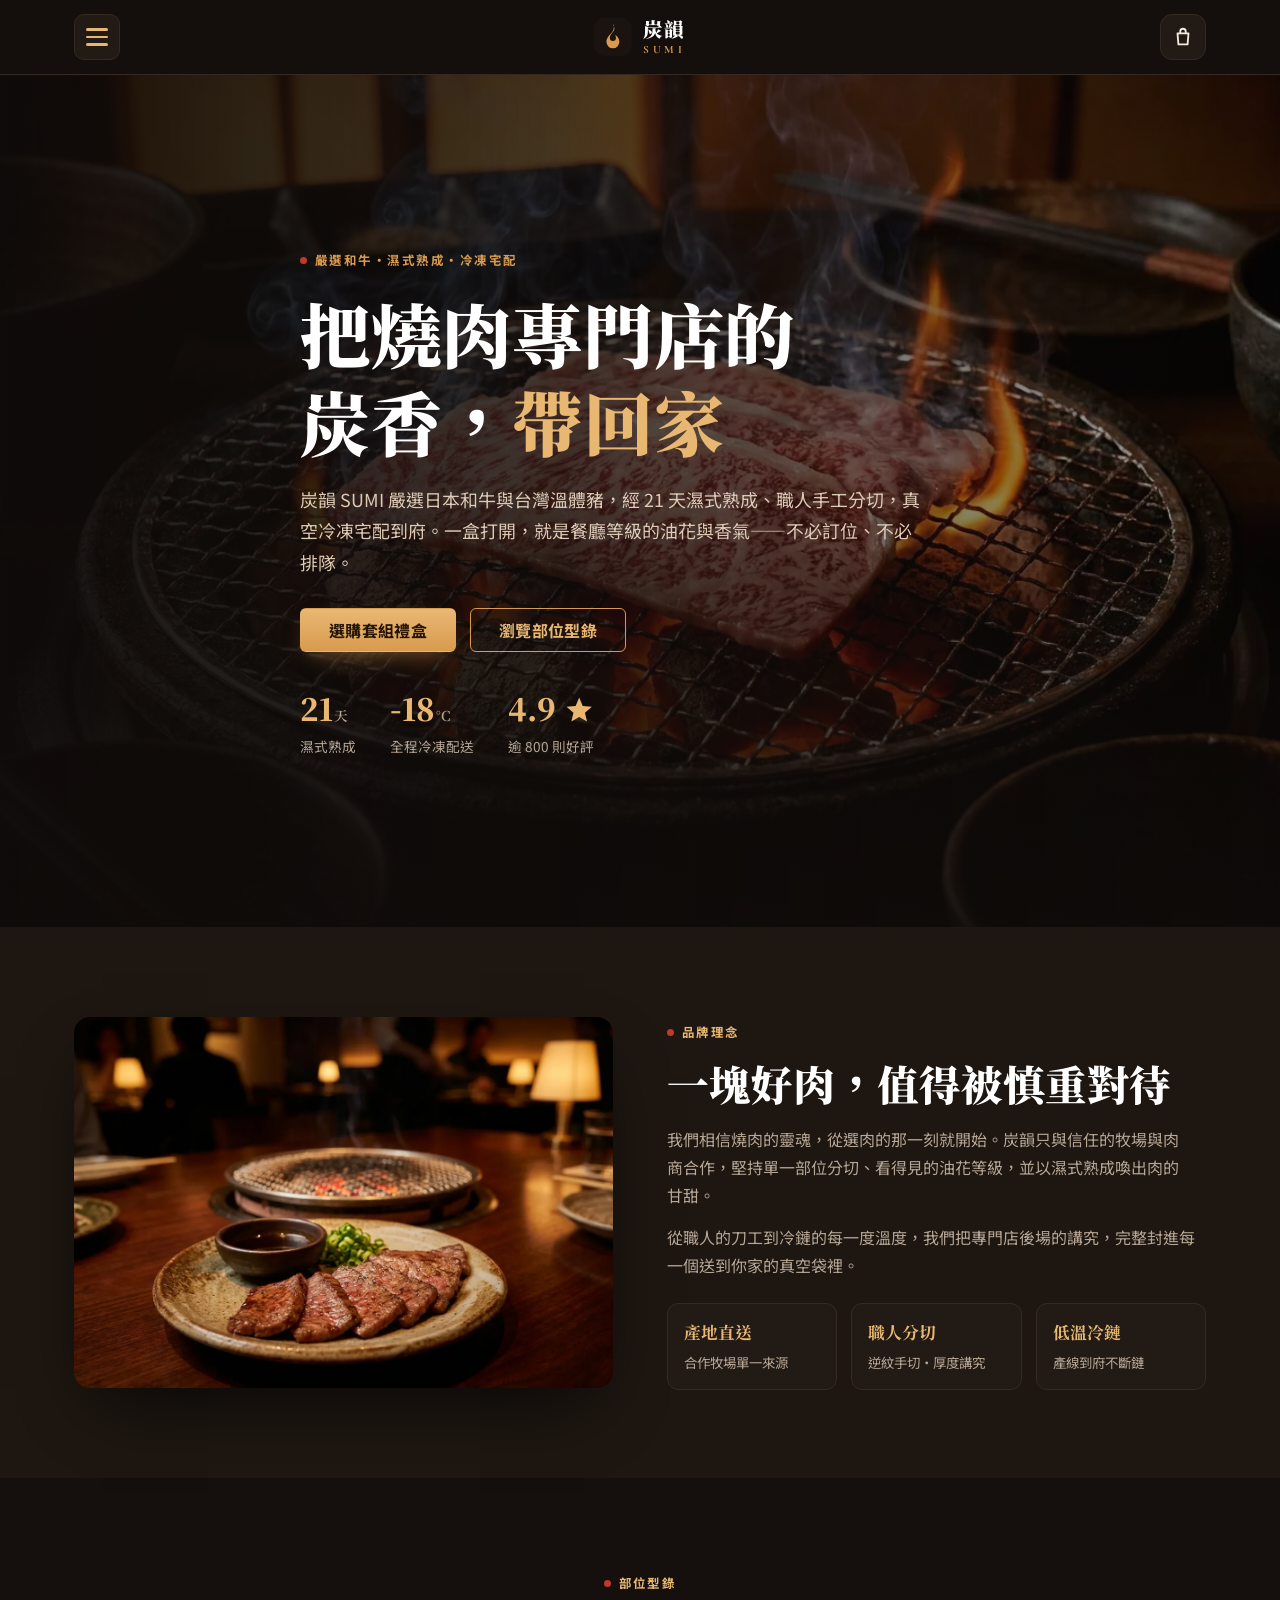
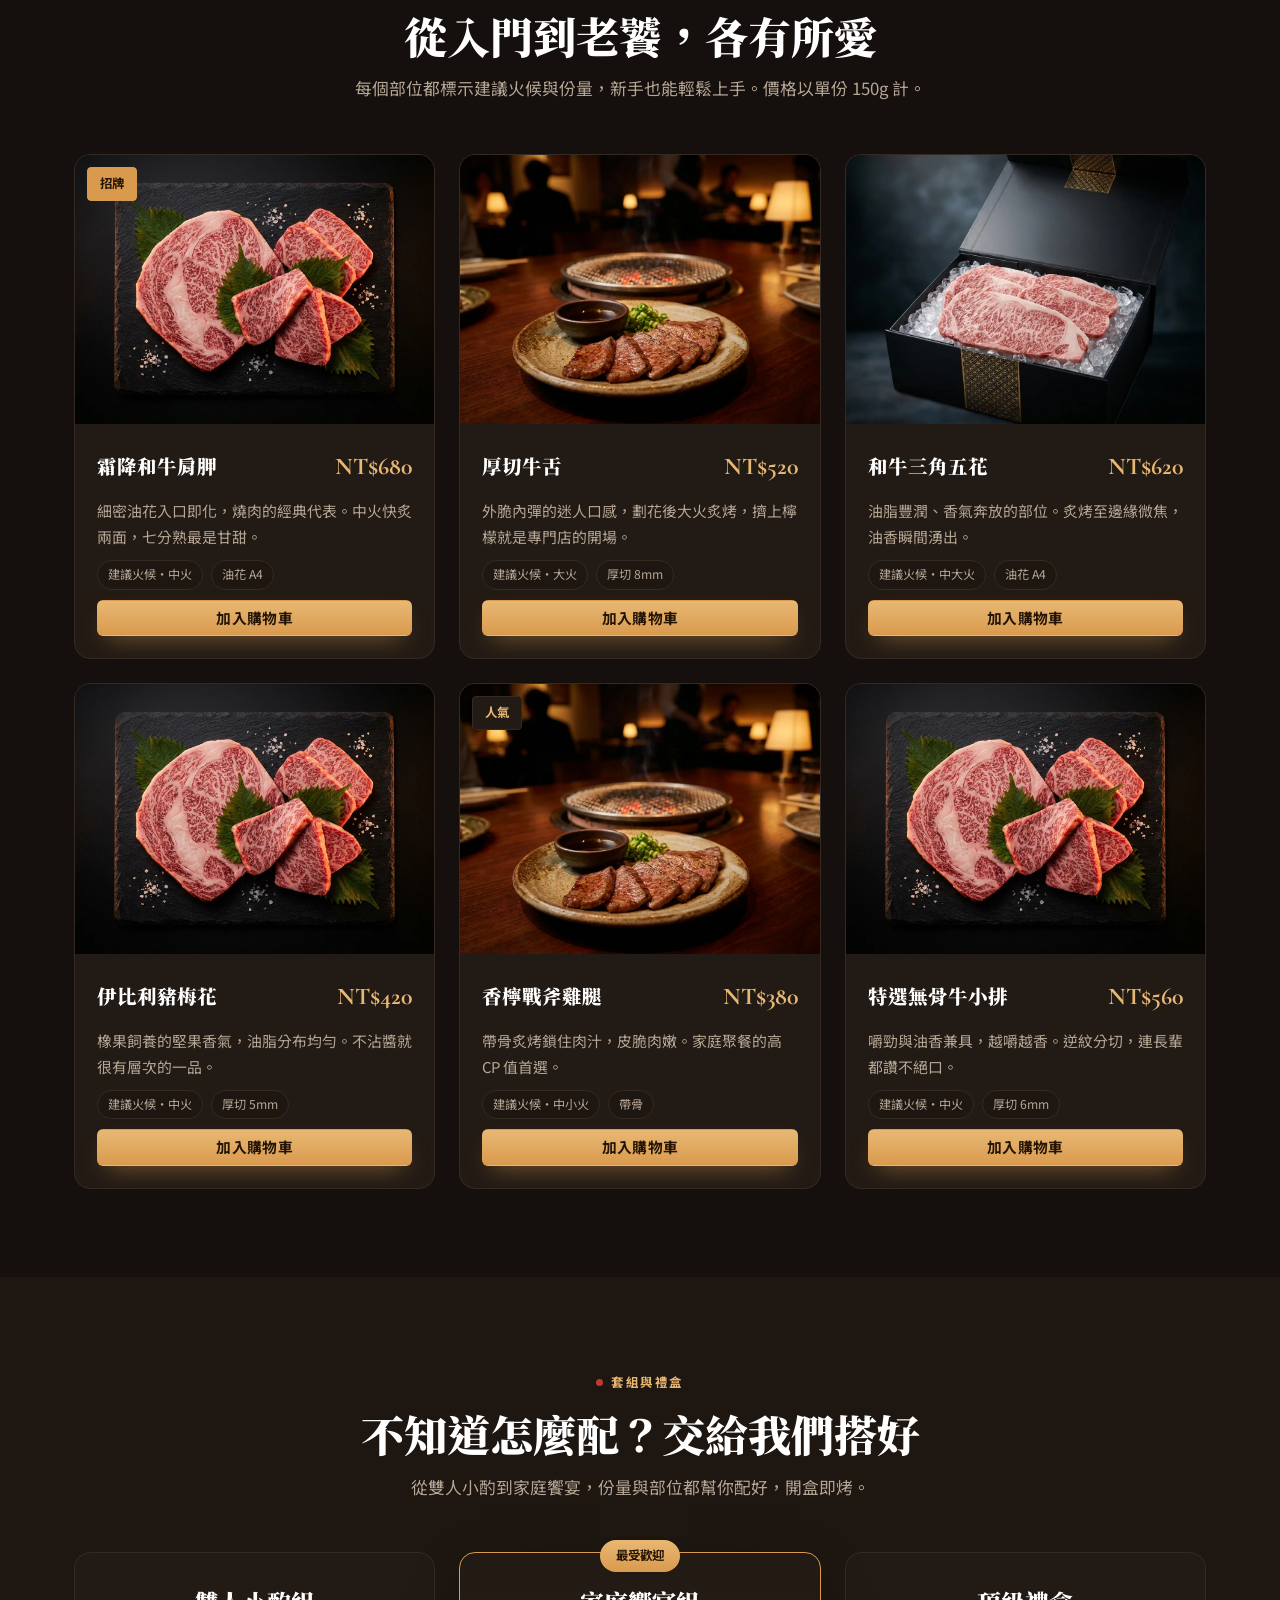
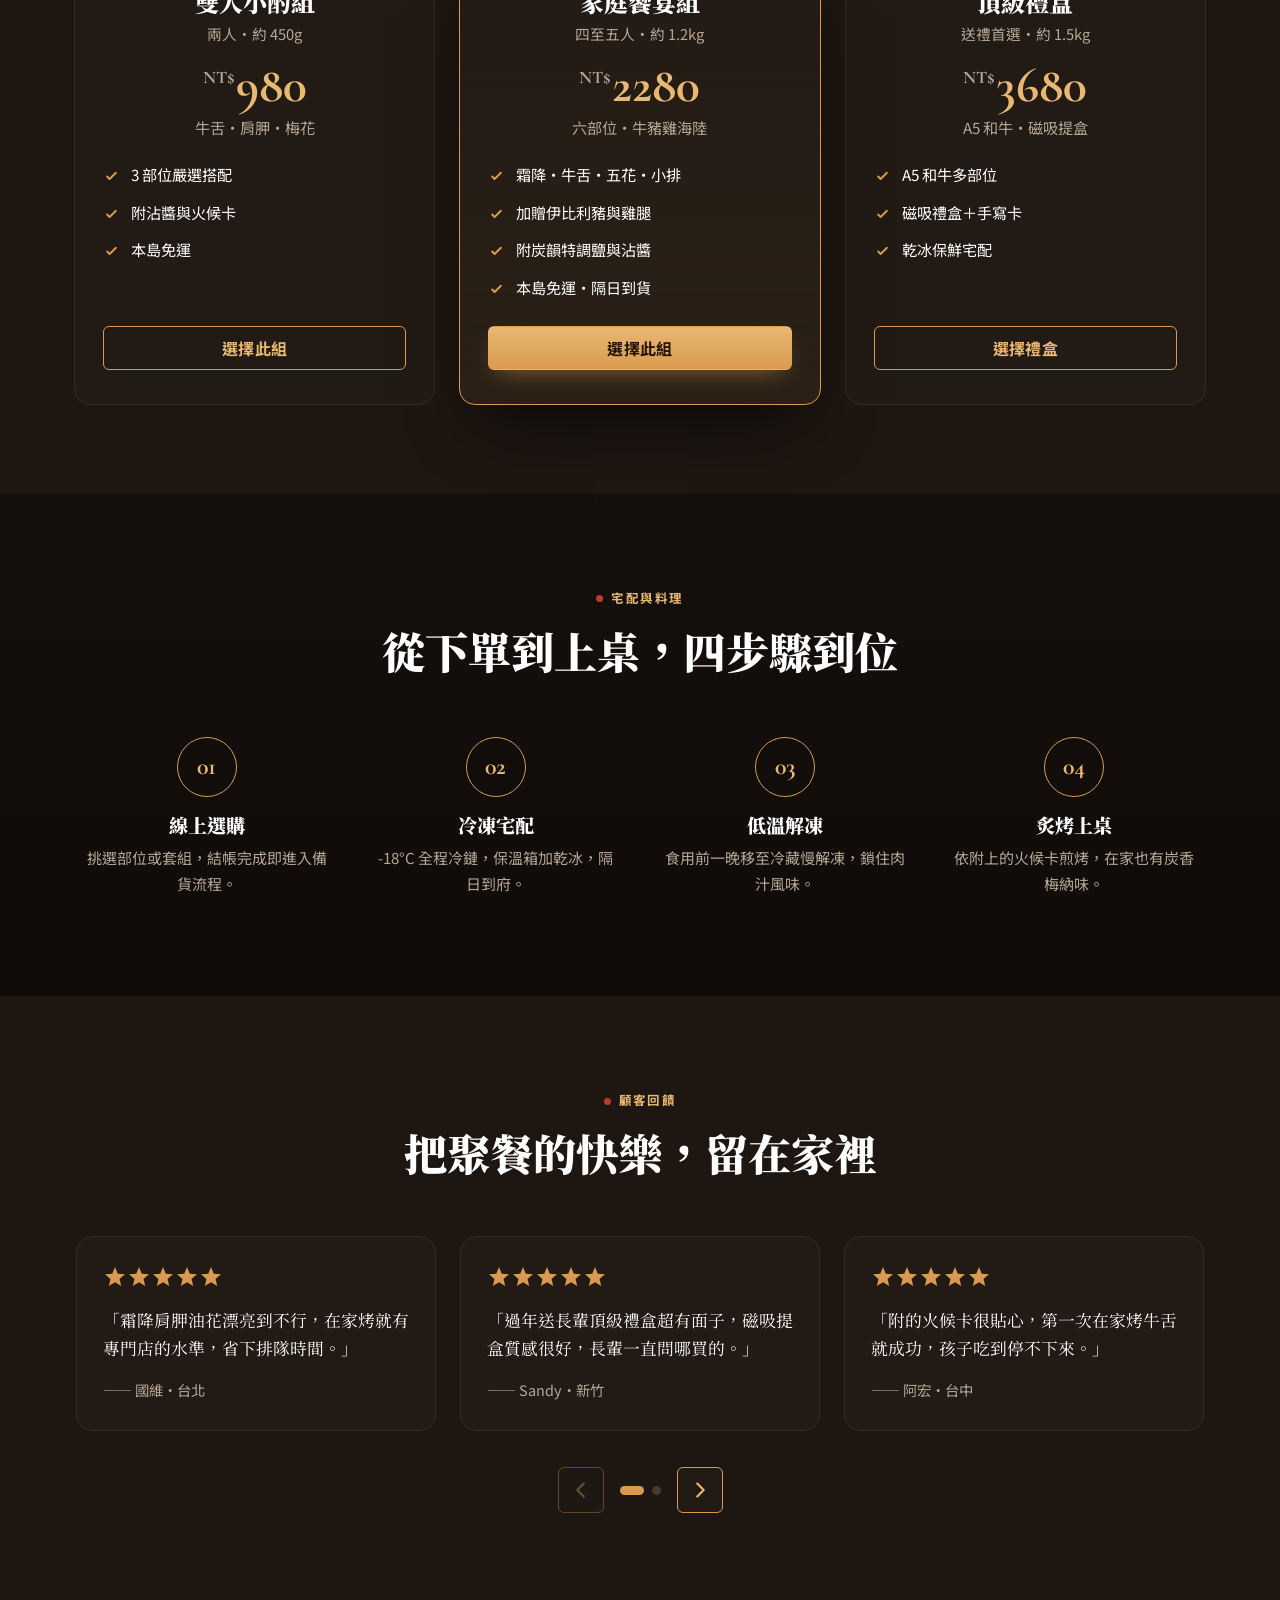
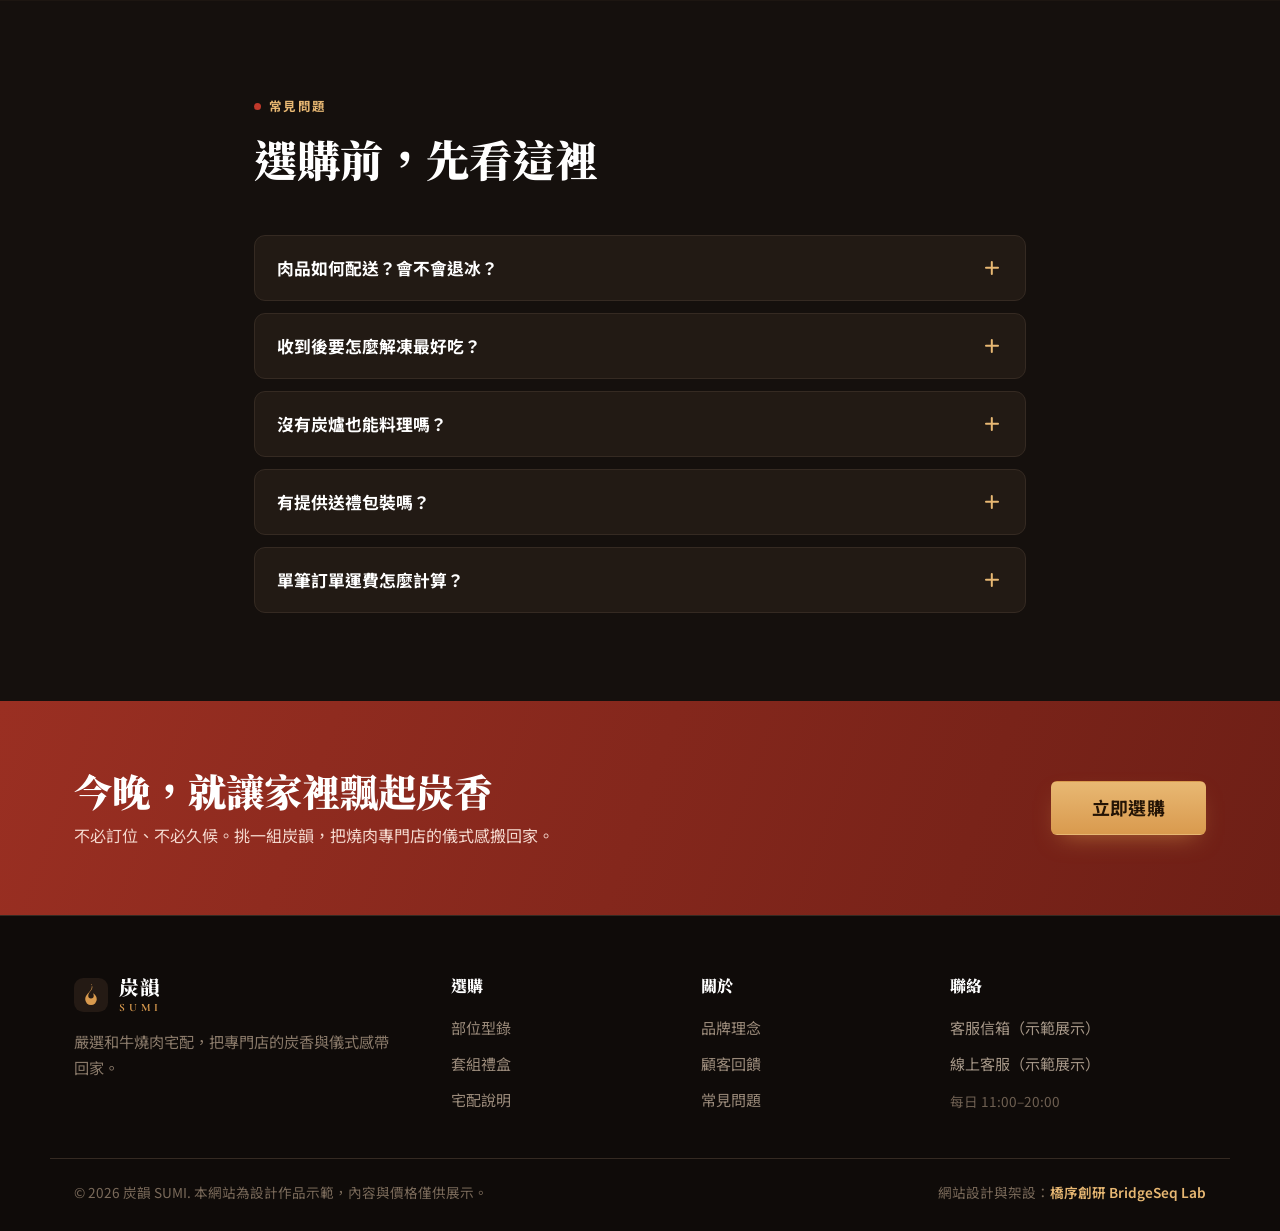
==== commit 2aa1b223: "標準化 header：漢堡左/Logo置中/購物車右/抽屜選單" ====
--- a/index.html
+++ b/index.html
@@ -48,6 +48,7 @@
 
 <header class="nav" id="top">
   <div class="wrap nav__in">
+    <button class="burger" id="burger" aria-label="開啟選單" aria-expanded="false" aria-controls="menu"><span></span><span></span><span></span></button>
     <a class="brand" href="#top" aria-label="炭韻 SUMI 首頁">
       <svg class="brand__mk" viewBox="0 0 40 40" width="38" height="38" aria-hidden="true"><rect width="40" height="40" rx="11" fill="#1a1310"/><path d="M20 7c3 3.6 1.2 6.3-.3 8C18 17 16.8 18.7 16.8 21a3.2 3.2 0 006.4 0c0-1.1-.3-2.1-.9-3 2.6 1.2 4.5 3.9 4.5 7.1a6.8 6.8 0 11-13.6 0c0-5.5 5.2-7.9 7.1-12.2.5-1.1.9-3.1.7-5.9z" fill="#d99a4e"/></svg>
       <span class="brand__tx"><b>炭韻</b><i>SUMI</i></span>
@@ -60,8 +61,6 @@
       <a href="#reviews">顧客回饋</a>
       <a href="#faq">常見問題</a>
     </nav>
-    <a class="btn btn--cta nav__cta" href="#sets">立即選購</a>
-    <button class="burger" id="burger" aria-label="開啟選單" aria-expanded="false" aria-controls="menu"><span></span><span></span><span></span></button>
   </div>
 </header>
 
@@ -122,7 +121,7 @@
           </div>
         </article>
         <article class="card cut">
-          <div class="cut__img"><img src="./images/tongue.webp" alt="厚切牛舌" width="600" height="450" loading="lazy"></div>
+          <div class="cut__img"><img src="./images/plated.webp" alt="厚切牛舌" width="600" height="450" loading="lazy"></div>
           <div class="cut__body">
             <div class="cut__top"><h3>厚切牛舌</h3><span class="price">NT$520</span></div>
             <p>外脆內彈的迷人口感，劃花後大火炙烤，擠上檸檬就是專門店的開場。</p>
@@ -131,7 +130,7 @@
           </div>
         </article>
         <article class="card cut">
-          <div class="cut__img"><img src="./images/belly.webp" alt="和牛五花" width="600" height="450" loading="lazy"></div>
+          <div class="cut__img"><img src="./images/giftbox.webp" alt="和牛五花" width="600" height="450" loading="lazy"></div>
           <div class="cut__body">
             <div class="cut__top"><h3>和牛三角五花</h3><span class="price">NT$620</span></div>
             <p>油脂豐潤、香氣奔放的部位。炙烤至邊緣微焦，油香瞬間湧出。</p>
@@ -140,7 +139,7 @@
           </div>
         </article>
         <article class="card cut">
-          <div class="cut__img"><img src="./images/pork.webp" alt="伊比利豬梅花" width="600" height="450" loading="lazy"></div>
+          <div class="cut__img"><img src="./images/cuts.webp" alt="伊比利豬梅花" width="600" height="450" loading="lazy"></div>
           <div class="cut__body">
             <div class="cut__top"><h3>伊比利豬梅花</h3><span class="price">NT$420</span></div>
             <p>橡果飼養的堅果香氣，油脂分布均勻。不沾醬就很有層次的一品。</p>
@@ -149,7 +148,7 @@
           </div>
         </article>
         <article class="card cut">
-          <div class="cut__img"><img src="./images/chicken.webp" alt="戰斧雞腿排" width="600" height="450" loading="lazy"><span class="tag">人氣</span></div>
+          <div class="cut__img"><img src="./images/plated.webp" alt="戰斧雞腿排" width="600" height="450" loading="lazy"><span class="tag">人氣</span></div>
           <div class="cut__body">
             <div class="cut__top"><h3>香檸戰斧雞腿</h3><span class="price">NT$380</span></div>
             <p>帶骨炙烤鎖住肉汁，皮脆肉嫩。家庭聚餐的高 CP 值首選。</p>
@@ -158,7 +157,7 @@
           </div>
         </article>
         <article class="card cut">
-          <div class="cut__img"><img src="./images/shortrib.webp" alt="特選牛小排" width="600" height="450" loading="lazy"></div>
+          <div class="cut__img"><img src="./images/cuts.webp" alt="特選牛小排" width="600" height="450" loading="lazy"></div>
           <div class="cut__body">
             <div class="cut__top"><h3>特選無骨牛小排</h3><span class="price">NT$560</span></div>
             <p>嚼勁與油香兼具，越嚼越香。逆紋分切，連長輩都讚不絕口。</p>
--- a/assets/style.css
+++ b/assets/style.css
@@ -1,5 +1,5 @@
 :root{
-  --bg:#15100d; --bg-2:#1d1611; --panel:#221a14; --ink:#f3eae0; --ink-2:#b6a695;
+  --bg:#15100d; --bg-2:#1d1611; --panel:#221a14; --ink:#fff; --ink-2:#b6a695;
   --gold:#d99a4e; --gold-2:#e8b873; --red:#9a2f22; --red-2:#c0392b; --line:#352a22;
   --r:16px; --r-sm:11px; --maxw:1180px;
   --shadow:0 14px 36px -16px rgba(0,0,0,.7); --shadow-lg:0 30px 70px -28px rgba(0,0,0,.85);
@@ -125,7 +125,7 @@
 
 /* reviews */
 .reviews{background:var(--bg-2)}
-.rev-track{display:flex;gap:24px;overflow-x:auto;scroll-snap-type:x mandatory;padding:6px 2px 18px;-webkit-overflow-scrolling:touch;scrollbar-width:none}
+.rev-track{display:flex;gap:24px;overflow-x:auto;scroll-snap-type:none;padding:6px 2px 18px;-webkit-overflow-scrolling:touch;scrollbar-width:none}
 .rev-track::-webkit-scrollbar{display:none}
 .rev{flex:0 0 360px;max-width:88vw;scroll-snap-align:center;padding:28px 26px}
 .stars{display:inline-block;width:120px;height:22px;margin-bottom:12px;--p:100%;background:linear-gradient(90deg,var(--gold) 0 var(--p),#4a3a2c var(--p) 100%);-webkit-mask:url("data:image/svg+xml,%3Csvg xmlns='http://www.w3.org/2000/svg' viewBox='0 0 24 24'%3E%3Cpath d='M12 17.3l-6.18 3.7 1.64-7.03L2 9.24l7.19-.61L12 2l2.81 6.63 7.19.61-5.46 4.73 1.64 7.03z' fill='%23000'/%3E%3C/svg%3E") 0 0/24px 24px repeat-x;mask:url("data:image/svg+xml,%3Csvg xmlns='http://www.w3.org/2000/svg' viewBox='0 0 24 24'%3E%3Cpath d='M12 17.3l-6.18 3.7 1.64-7.03L2 9.24l7.19-.61L12 2l2.81 6.63 7.19.61-5.46 4.73 1.64 7.03z' fill='%23000'/%3E%3C/svg%3E") 0 0/24px 24px repeat-x}
@@ -260,3 +260,33 @@
 @media(max-width:560px){.cactions{flex-direction:column}}
 
 .foot__static{display:block;font-size:.94rem;padding:5px 0;opacity:.9}
+
+/* 輪播控制：拖曳 + 箭頭 + 點 */
+.rev-track{cursor:grab}
+.rev-track.grabbing{cursor:grabbing;scroll-snap-type:none;scroll-behavior:auto;user-select:none}
+.revctrl{display:flex;align-items:center;justify-content:center;gap:16px;margin-top:18px;flex-wrap:wrap}
+.revctrl .rev-dots{margin-top:0}
+.carrow{display:flex;align-items:center;justify-content:center;cursor:pointer;transition:.2s;flex:none}
+.carrow:disabled{opacity:.35;cursor:default}
+
+.carrow{width:46px;height:46px;border-radius:6px;border:1.5px solid var(--gold);background:var(--panel);color:var(--gold-2)}
+.carrow:hover:not(:disabled){background:var(--gold);color:#241405}
+
+/* header 選單靠右・排版優化 */
+.nav__in{gap:14px}
+.menu{margin-left:auto;gap:clamp(3px,.55vw,9px)}
+.menu a{padding:8px 12px}
+.nav__cta{margin-left:16px}
+.cartbtn{margin-left:8px}
+
+@media(max-width:1080px){.menu{display:none}.burger{display:flex}}
+
+
+/* ===== 標準 header：漢堡左／Logo置中／購物車右／抽屜選單（覆寫，2026-06-25） ===== */
+.nav__in{justify-content:space-between;position:relative;gap:14px}
+.nav__in .brand{position:absolute;left:50%;transform:translateX(-50%);margin:0}
+.burger{display:flex!important;flex:none;margin-left:0!important}
+.menu{display:none!important;margin-left:0!important}
+.menu.open{display:flex!important;position:fixed;inset:74px 0 auto 0;flex-direction:column;gap:0;background:var(--bg-2);border-bottom:1px solid var(--line);padding:10px 24px 22px;box-shadow:var(--shadow);transform:none!important;z-index:99}
+.menu.open a{padding:13px 6px;font-size:1.05rem;border-bottom:1px solid var(--line)}
+.cartbtn{margin-left:0!important}
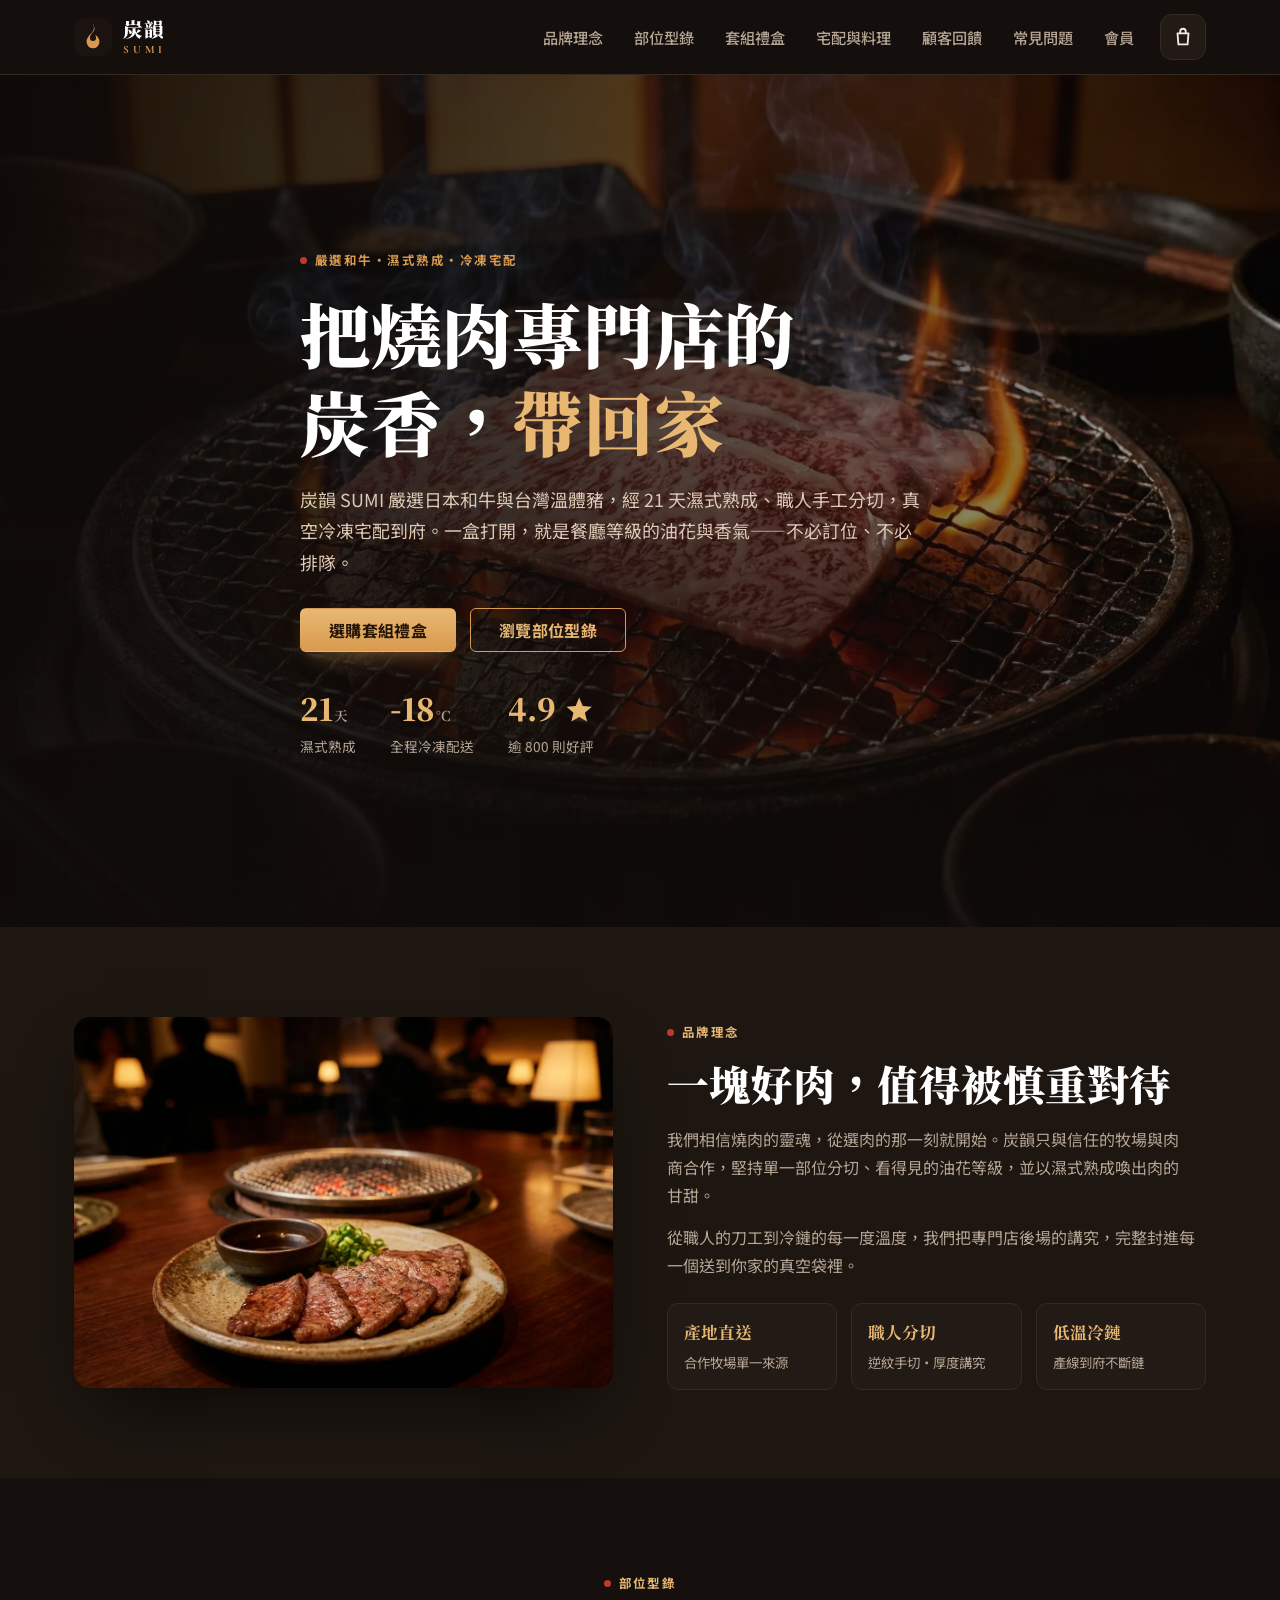
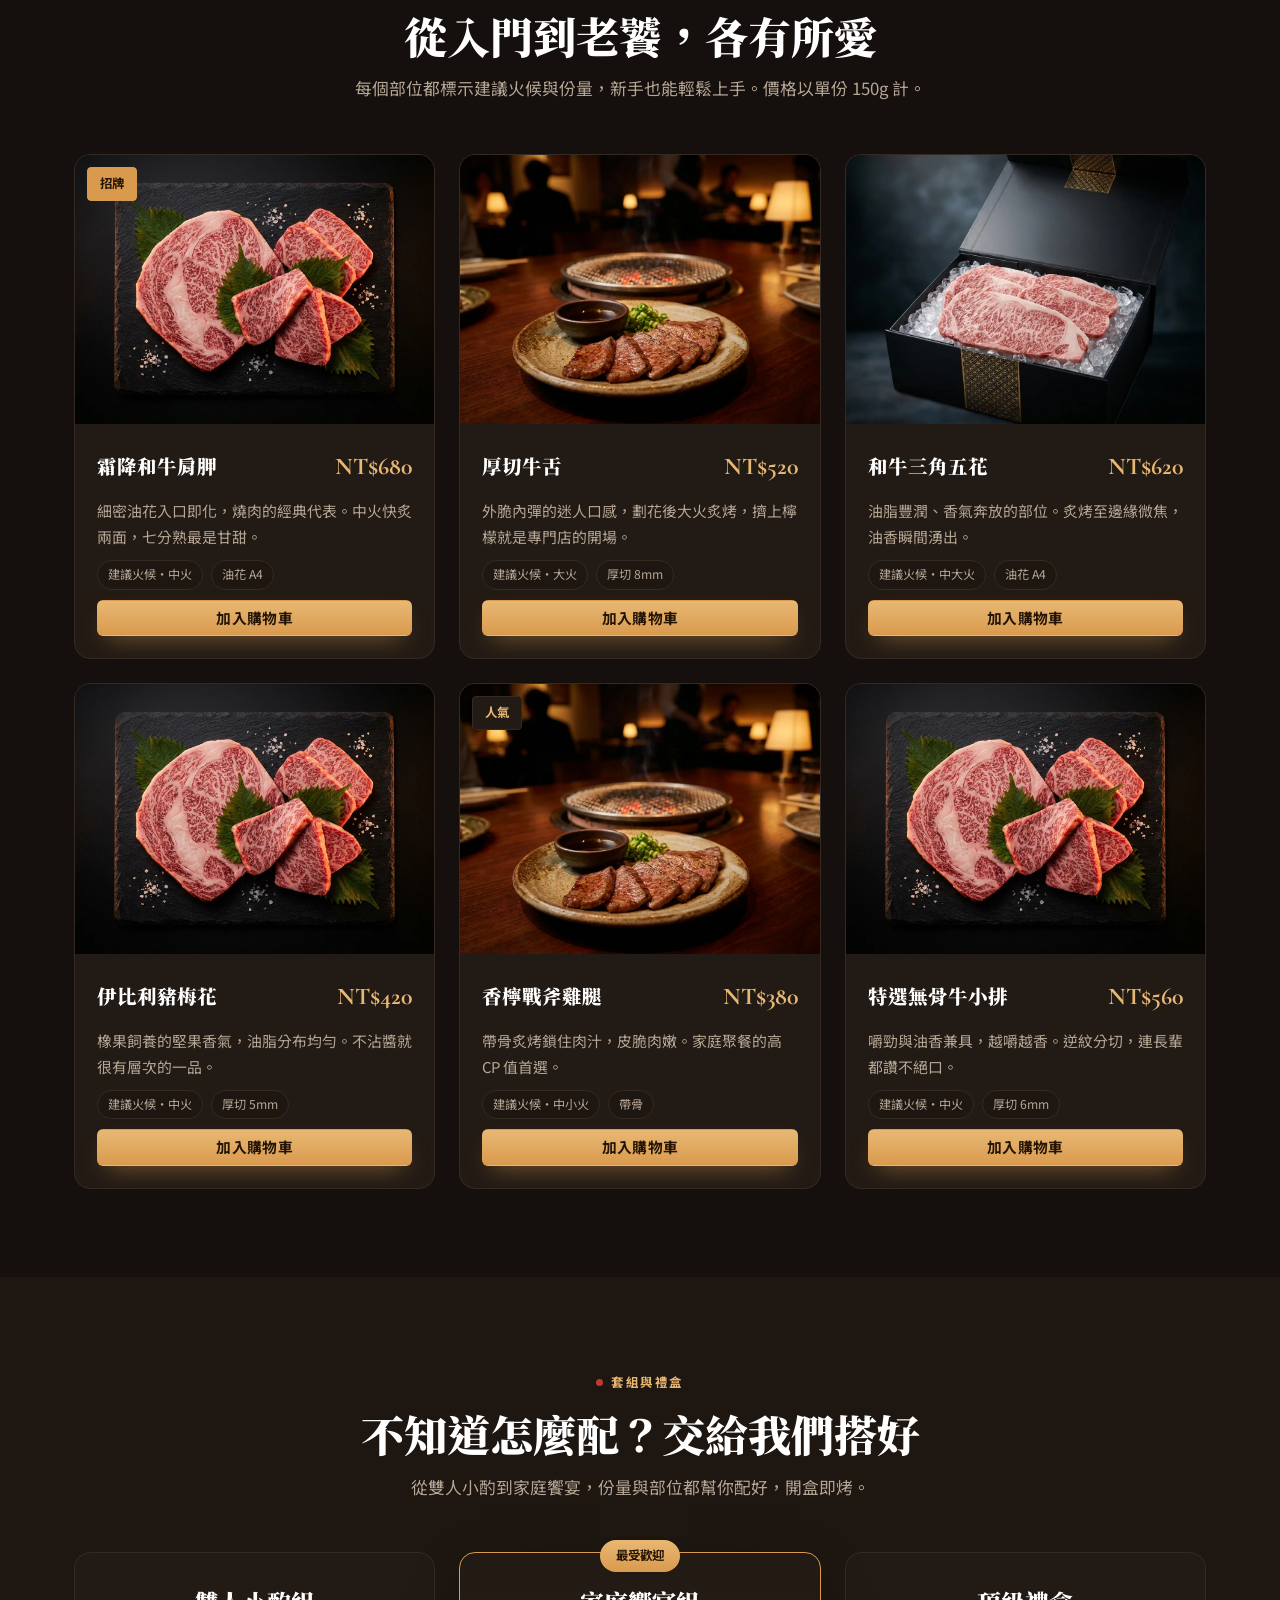
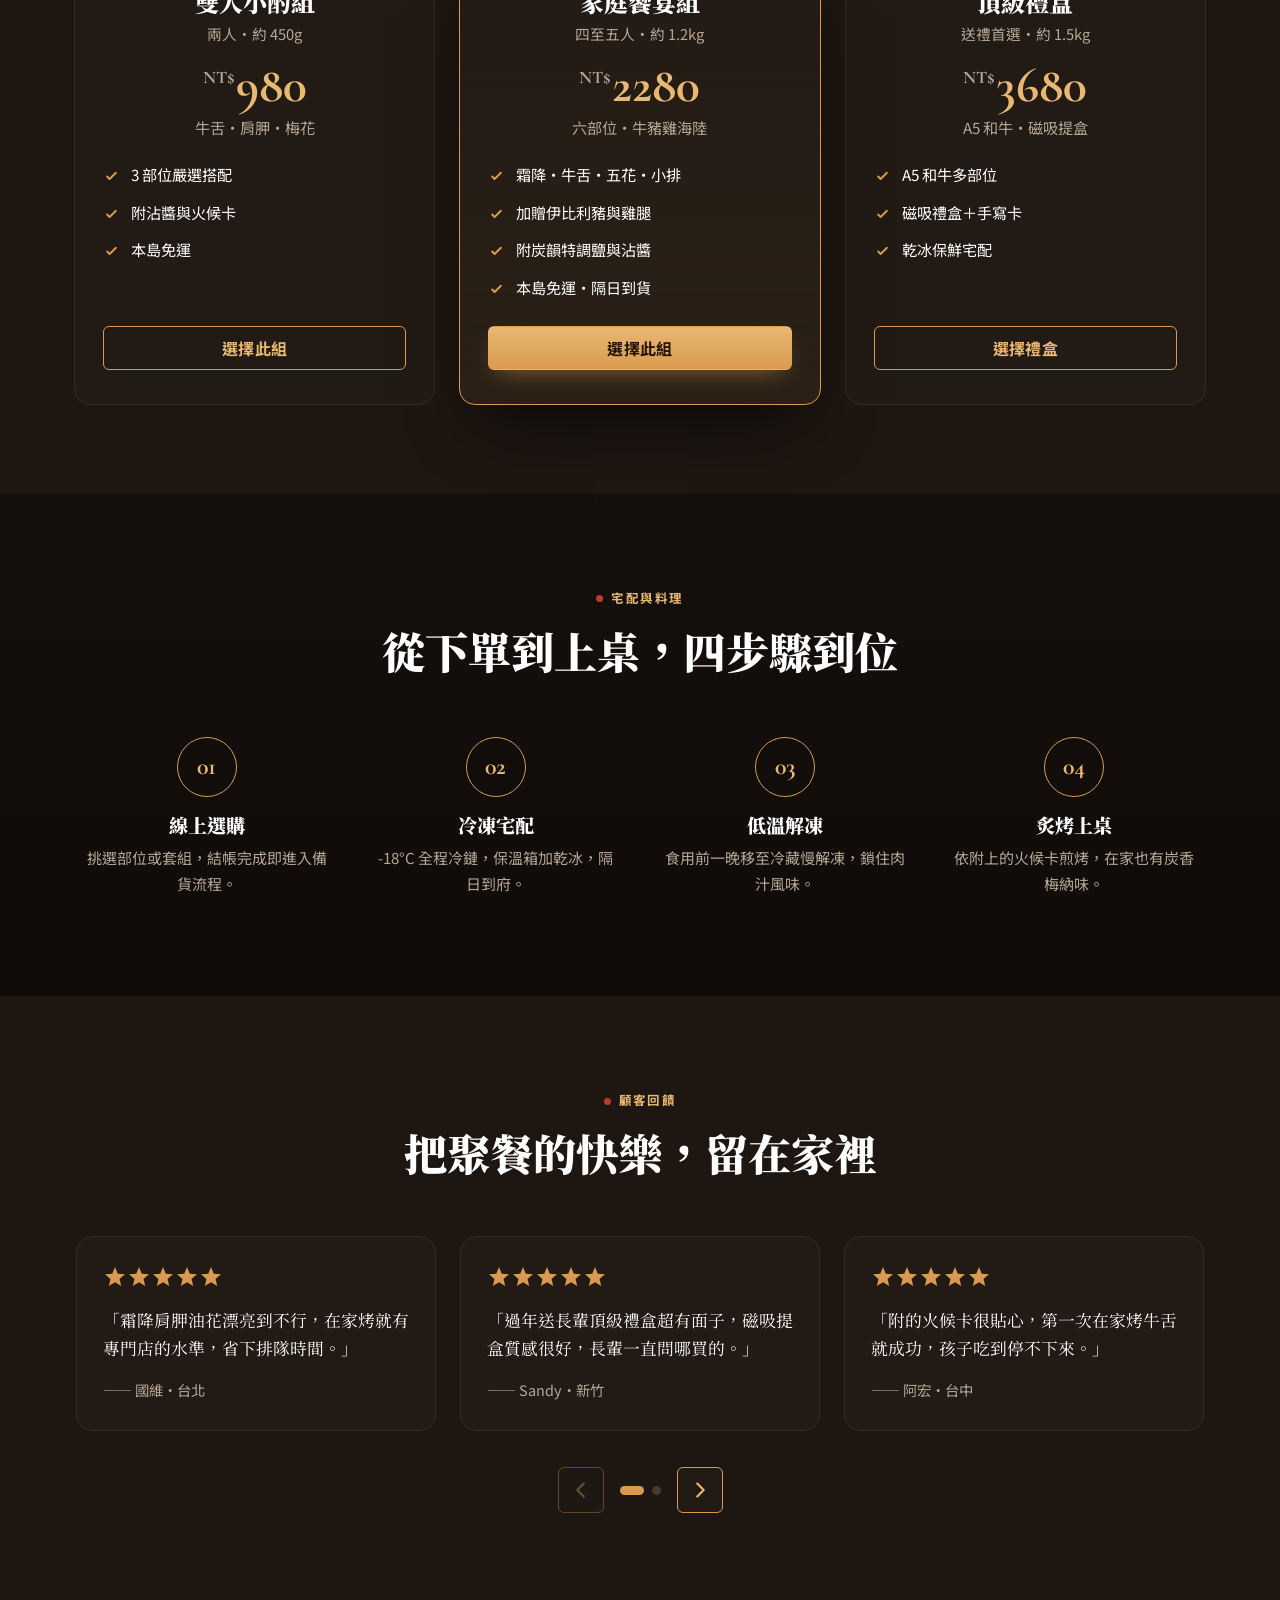
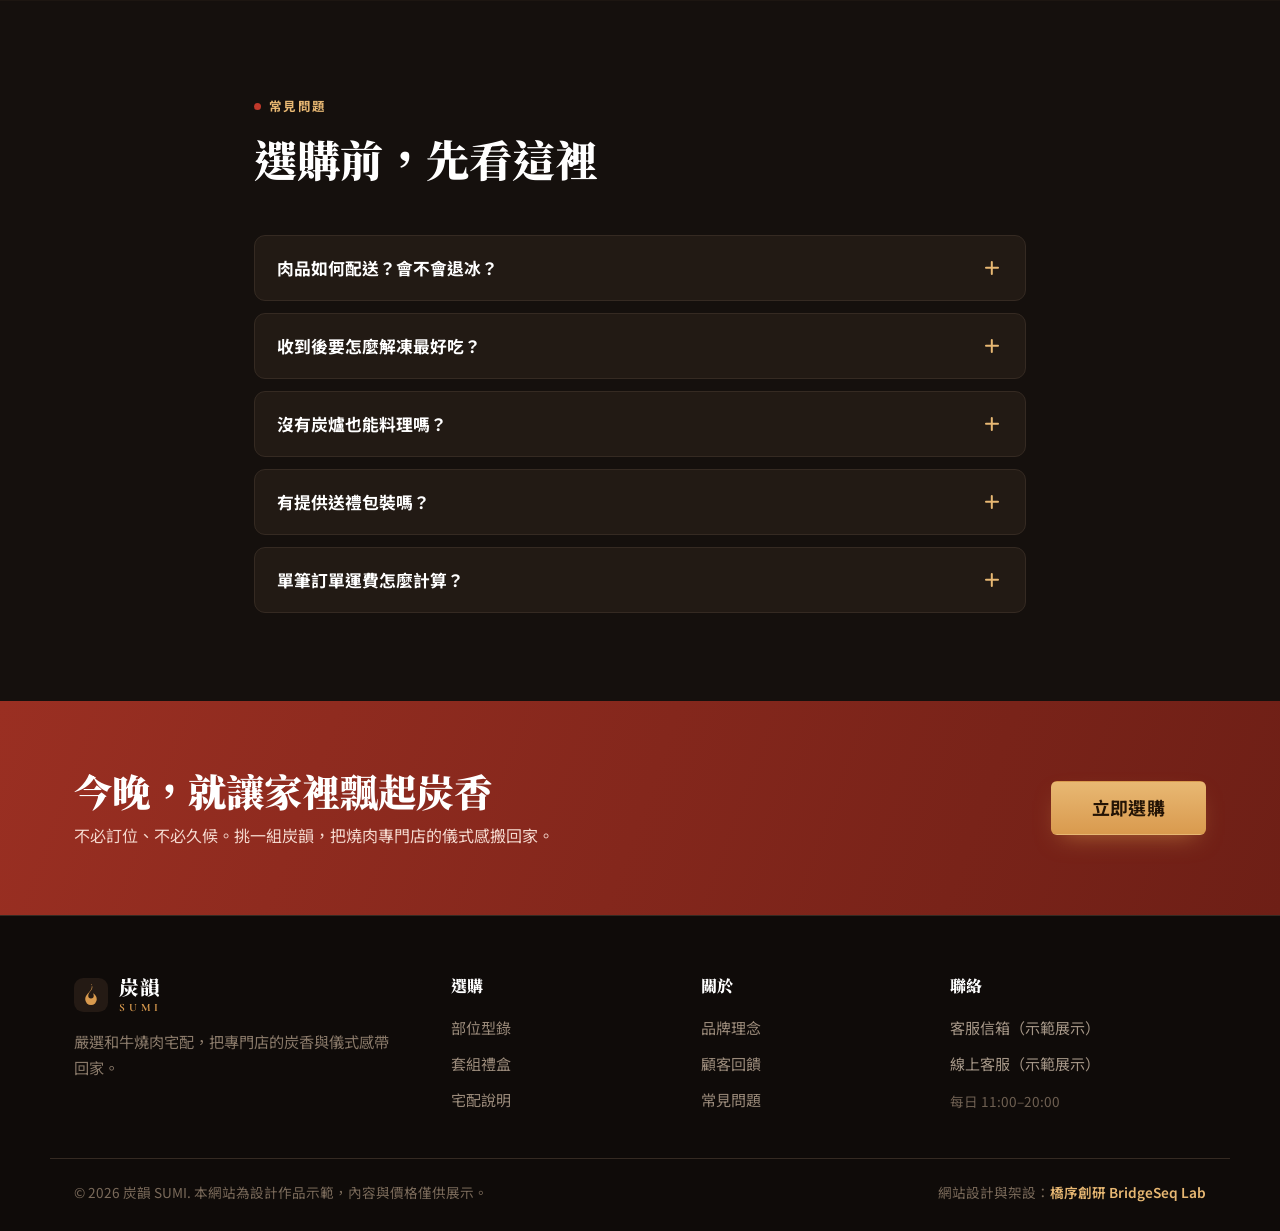
==== commit b2bd0e33: "規範:電腦版 Logo左+橫向導覽(覆寫漢堡置中)、新增會員中心 member.html、css cache-bust" ====
--- a/index.html
+++ b/index.html
@@ -20,7 +20,7 @@
 <link rel="preconnect" href="https://fonts.googleapis.com">
 <link rel="preconnect" href="https://fonts.gstatic.com" crossorigin>
 <link href="https://fonts.googleapis.com/css2?family=Cormorant+Garamond:wght@500;600;700&family=Noto+Serif+TC:wght@500;600;700;900&family=Noto+Sans+TC:wght@400;500;700&display=swap" rel="stylesheet">
-<link rel="stylesheet" href="./assets/style.css">
+<link rel="stylesheet" href="./assets/style.css?v=2">
 <script type="application/ld+json">
 {
   "@context":"https://schema.org",
@@ -60,7 +60,7 @@
       <a href="#how">宅配與料理</a>
       <a href="#reviews">顧客回饋</a>
       <a href="#faq">常見問題</a>
-    </nav>
+    <a href="./member.html">會員</a></nav>
   </div>
 </header>
 
--- a/assets/style.css
+++ b/assets/style.css
@@ -290,3 +290,17 @@
 .menu.open{display:flex!important;position:fixed;inset:74px 0 auto 0;flex-direction:column;gap:0;background:var(--bg-2);border-bottom:1px solid var(--line);padding:10px 24px 22px;box-shadow:var(--shadow);transform:none!important;z-index:99}
 .menu.open a{padding:13px 6px;font-size:1.05rem;border-bottom:1px solid var(--line)}
 .cartbtn{margin-left:0!important}
+
+
+/* 購物車「繼續購物」外框鈕 */
+.cbtn-ghost{width:100%;margin-top:10px;display:inline-flex;align-items:center;justify-content:center;background:transparent;color:var(--c-ink);border:1px solid var(--c-line);border-radius:30px;padding:11px 20px;font-family:var(--tc);font-weight:500;font-size:.98rem;cursor:pointer;transition:.2s}
+.cbtn-ghost:hover{border-color:var(--c-accent);color:var(--c-accent)}
+
+
+/* 規範:電腦版 Logo 左 + 橫向導覽(覆寫舊「漢堡置中／Logo置中」標準 header,2026-06-26) */
+@media(min-width:861px){
+  .nav__in{justify-content:space-between!important}
+  .nav__in .brand{position:static!important;left:auto!important;transform:none!important;margin:0!important}
+  .menu{display:flex!important;flex-direction:row!important;position:static!important;inset:auto!important;transform:none!important;background:none!important;border:0!important;box-shadow:none!important;padding:0!important;margin-left:auto!important}
+  .burger{display:none!important}
+}
